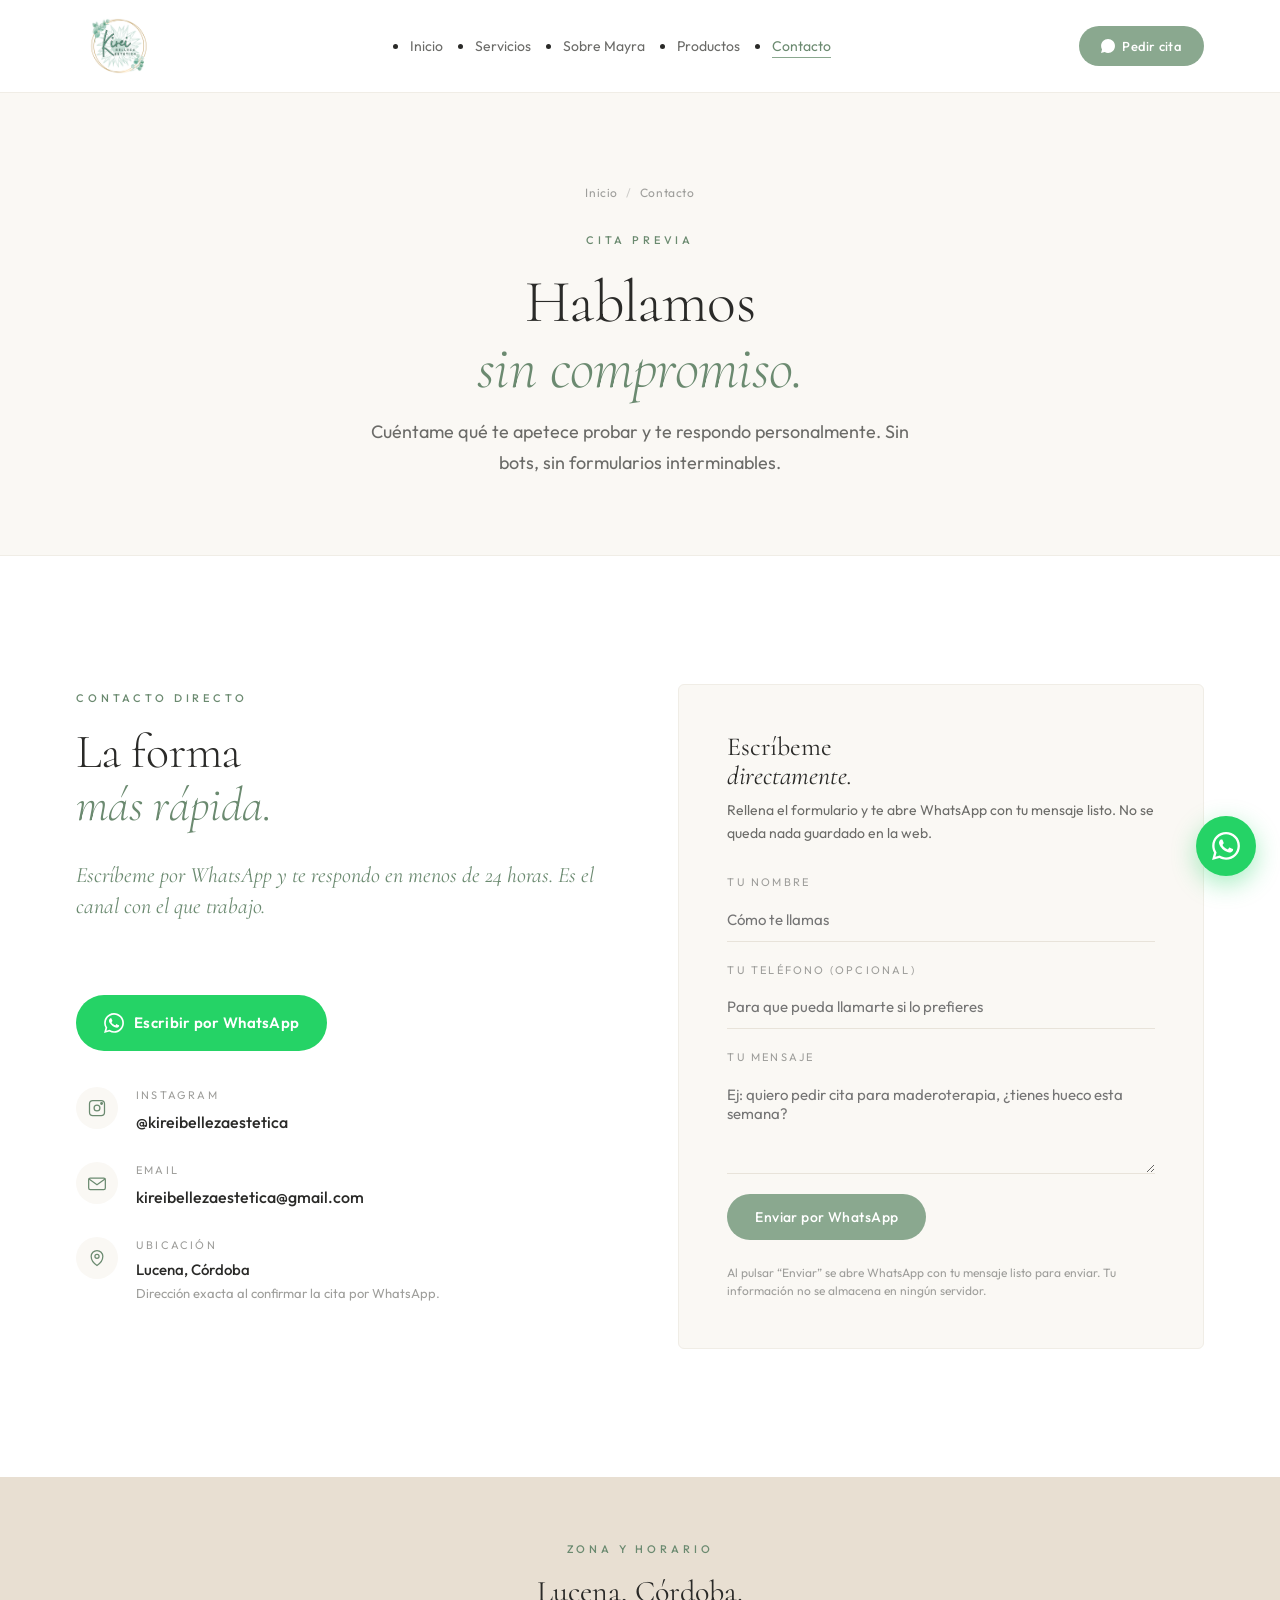
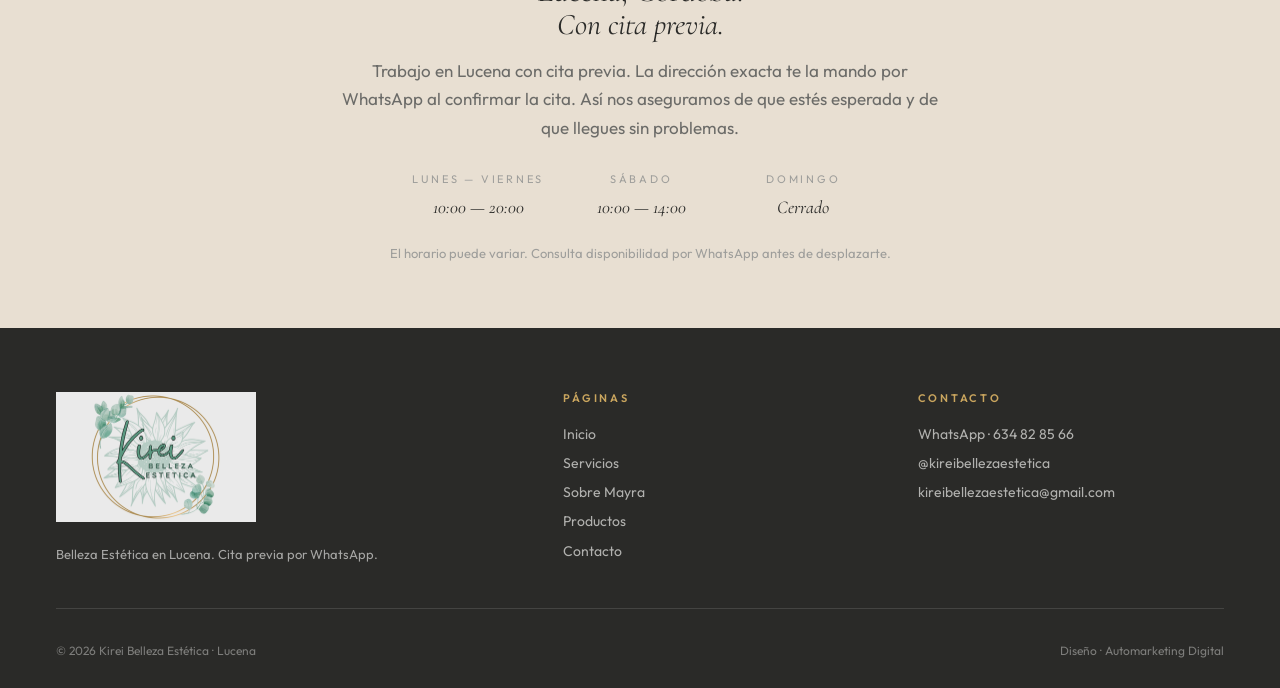
==== contacto.html @ 475bf31a "refactor: web v2 multi-página real (5 páginas + catálogo + logo Mayra) V1 era single-page con planti" ====
<!DOCTYPE html>
<html lang="es">
<head>
    <meta charset="UTF-8">
    <meta name="viewport" content="width=device-width, initial-scale=1.0">
    <meta name="theme-color" content="#FFFFFF">
    <title>Contacto &middot; Kirei Belleza Est&eacute;tica &middot; Lucena</title>
    <meta name="description" content="Pide cita en Kirei Belleza Est&eacute;tica por WhatsApp. Mayra Cano, esteticista en Lucena (C&oacute;rdoba). Responde en menos de 24 horas.">
    <meta name="robots" content="noindex, nofollow">
    <meta name="geo.region" content="ES-CO">

    <link rel="icon" type="image/png" href="assets/img/favicon.png">

    <link rel="preconnect" href="https://fonts.googleapis.com">
    <link rel="preconnect" href="https://fonts.gstatic.com" crossorigin>
    <link href="https://fonts.googleapis.com/css2?family=Cormorant:ital,wght@0,300;0,400;0,500;1,300;1,400&family=Outfit:wght@300;400;500;600&display=swap" rel="stylesheet">

    <link rel="stylesheet" href="assets/css/main.css">
</head>
<body>

<a class="skip-link" href="#main">Saltar al contenido</a>

<!-- NAV -->
<nav class="topnav" aria-label="Principal">
    <div class="topnav-inner">
        <a href="index.html" class="topnav-brand" aria-label="Kirei Belleza Estética · Inicio"><img src="assets/img/kirei-logo.png" alt="Kirei Belleza Estética"></a>
        <ul class="topnav-links" role="menubar">
            <li><a href="index.html">Inicio</a></li>
            <li><a href="servicios.html">Servicios</a></li>
            <li><a href="sobre.html">Sobre Mayra</a></li>
            <li><a href="productos.html">Productos</a></li>
            <li><a href="contacto.html" class="is-active">Contacto</a></li>
        </ul>
        <a href="https://wa.me/34634828566?text=Hola%20Mayra%2C%20quiero%20pedir%20cita" target="_blank" rel="noopener" class="topnav-cta">
            <svg width="14" height="14" viewBox="0 0 24 24" fill="currentColor" aria-hidden="true"><path d="M.057 24l1.687-6.163c-1.041-1.804-1.588-3.849-1.587-5.946.003-6.556 5.338-11.891 11.893-11.891 3.181.001 6.167 1.24 8.413 3.488 2.245 2.248 3.481 5.236 3.48 8.414-.003 6.557-5.338 11.892-11.893 11.892-1.99-.001-3.951-.5-5.688-1.448l-6.305 1.654z"/></svg>
            Pedir cita
        </a>
        <button class="topnav-burger" id="burger" aria-label="Abrir men&uacute;" aria-expanded="false" aria-controls="mobileMenu">
            <span></span><span></span><span></span>
        </button>
    </div>
</nav>

<div class="mobile-menu" id="mobileMenu" aria-hidden="true">
    <button class="mobile-menu-close" id="mobileMenuClose" aria-label="Cerrar men&uacute;">&#x2715;</button>
    <a href="index.html" data-close>Inicio</a>
    <a href="servicios.html" data-close>Servicios</a>
    <a href="sobre.html" data-close>Sobre Mayra</a>
    <a href="productos.html" data-close>Productos</a>
    <a href="contacto.html" class="is-active" data-close>Contacto</a>
    <a href="https://wa.me/34634828566?text=Hola%20Mayra%2C%20quiero%20pedir%20cita" target="_blank" rel="noopener" style="color: var(--accent-sage-dark);" data-close>Pedir cita &#x2192;</a>
</div>

<main id="main">

<!-- PAGE HERO -->
<header class="page-hero">
    <div class="page-hero-inner">
        <nav class="breadcrumb" aria-label="Ruta de navegaci&oacute;n">
            <a href="index.html">Inicio</a>
            <span class="breadcrumb-sep" aria-hidden="true">&#x2F;</span>
            <span aria-current="page">Contacto</span>
        </nav>
        <span class="eyebrow">Cita previa</span>
        <h1>Hablamos<br><em>sin compromiso.</em></h1>
        <p>Cu&eacute;ntame qu&eacute; te apetece probar y te respondo personalmente. Sin bots, sin formularios interminables.</p>
    </div>
</header>

<!-- CONTACTO GRID -->
<section class="section" aria-label="Informaci&oacute;n de contacto">
    <div class="contact-grid fade-in">

        <!-- Info -->
        <div class="contact-info">
            <span class="eyebrow">Contacto directo</span>
            <h2>La forma<br><em>m&aacute;s r&aacute;pida.</em></h2>
            <p class="lead">Escr&iacute;beme por WhatsApp y te respondo en menos de 24 horas. Es el canal con el que trabajo.</p>

            <a href="https://wa.me/34634828566?text=Hola%20Mayra%2C%20quiero%20pedir%20cita" target="_blank" rel="noopener" class="contact-wa-btn">
                <svg viewBox="0 0 24 24" fill="currentColor" aria-hidden="true"><path d="M.057 24l1.687-6.163c-1.041-1.804-1.588-3.849-1.587-5.946.003-6.556 5.338-11.891 11.893-11.891 3.181.001 6.167 1.24 8.413 3.488 2.245 2.248 3.481 5.236 3.48 8.414-.003 6.557-5.338 11.892-11.893 11.892-1.99-.001-3.951-.5-5.688-1.448l-6.305 1.654zm6.597-3.807c1.676.995 3.276 1.591 5.392 1.592 5.448 0 9.886-4.434 9.889-9.885.002-5.462-4.415-9.89-9.881-9.892-5.452 0-9.887 4.434-9.889 9.884-.001 2.225.651 3.891 1.746 5.634l-.999 3.648 3.742-.981zm11.387-5.464c-.074-.124-.272-.198-.57-.347-.297-.149-1.758-.868-2.031-.967-.272-.099-.47-.149-.669.149-.198.297-.768.967-.941 1.165-.173.198-.347.223-.644.074-.297-.149-1.255-.462-2.39-1.475-.883-.788-1.48-1.761-1.653-2.059-.173-.297-.018-.458.13-.606.134-.133.297-.347.446-.521.151-.172.2-.296.3-.495.099-.198.05-.372-.025-.521-.075-.148-.669-1.611-.916-2.206-.242-.579-.487-.501-.669-.51l-.57-.01c-.198 0-.52.074-.792.372s-1.04 1.016-1.04 2.479 1.065 2.876 1.213 3.074c.149.198 2.095 3.2 5.076 4.487.709.306 1.263.489 1.694.626.712.226 1.36.194 1.872.118.571-.085 1.758-.719 2.006-1.413.248-.694.248-1.289.173-1.413z"/></svg>
                Escribir por WhatsApp
            </a>

            <div class="contact-rows" style="margin-top: 36px;">
                <div class="contact-row">
                    <span class="contact-row-icon" aria-hidden="true">
                        <svg viewBox="0 0 24 24" fill="none" stroke="currentColor" stroke-width="1.5"><rect x="3" y="3" width="18" height="18" rx="4"/><circle cx="12" cy="12" r="3.5"/><circle cx="17.5" cy="6.5" r="1" fill="currentColor"/></svg>
                    </span>
                    <div>
                        <div class="contact-row-label">Instagram</div>
                        <div class="contact-row-value">
                            <a href="https://instagram.com/kireibellezaestetica" target="_blank" rel="noopener">@kireibellezaestetica</a>
                        </div>
                    </div>
                </div>
                <div class="contact-row">
                    <span class="contact-row-icon" aria-hidden="true">
                        <svg viewBox="0 0 24 24" fill="none" stroke="currentColor" stroke-width="1.5"><rect x="2" y="6" width="20" height="14" rx="2"/><path d="M2 7l10 7 10-7"/></svg>
                    </span>
                    <div>
                        <div class="contact-row-label">Email</div>
                        <div class="contact-row-value">
                            <a href="mailto:kireibellezaestetica@gmail.com">kireibellezaestetica@gmail.com</a>
                        </div>
                    </div>
                </div>
                <div class="contact-row">
                    <span class="contact-row-icon" aria-hidden="true">
                        <svg viewBox="0 0 24 24" fill="none" stroke="currentColor" stroke-width="1.5"><path d="M12 21s-7-4.5-7-11a7 7 0 0 1 14 0c0 6.5-7 11-7 11z"/><circle cx="12" cy="10" r="2.5"/></svg>
                    </span>
                    <div>
                        <div class="contact-row-label">Ubicaci&oacute;n</div>
                        <div class="contact-row-value" style="font-size: 15px;">
                            Lucena, C&oacute;rdoba<br>
                            <span style="font-size: 13px; color: var(--text-mute); font-weight: 400;">Direcci&oacute;n exacta al confirmar la cita por WhatsApp.</span>
                        </div>
                    </div>
                </div>
            </div>
        </div>

        <!-- Formulario -->
        <div class="contact-form-wrap fade-in">
            <h3>Escr&iacute;beme<br><em>directamente.</em></h3>
            <p>Rellena el formulario y te abre WhatsApp con tu mensaje listo. No se queda nada guardado en la web.</p>
            <form class="contact-form" id="contactForm" novalidate>
                <div class="form-row">
                    <label for="nombre">Tu nombre</label>
                    <input type="text" id="nombre" name="nombre" required autocomplete="given-name" placeholder="C&oacute;mo te llamas">
                </div>
                <div class="form-row">
                    <label for="telefono">Tu tel&eacute;fono (opcional)</label>
                    <input type="tel" id="telefono" name="telefono" autocomplete="tel" placeholder="Para que pueda llamarte si lo prefieres">
                </div>
                <div class="form-row">
                    <label for="mensaje">Tu mensaje</label>
                    <textarea id="mensaje" name="mensaje" rows="4" placeholder="Ej: quiero pedir cita para maderoterapia, &#x00BF;tienes hueco esta semana?"></textarea>
                </div>
                <button type="submit" class="form-submit">
                    Enviar por WhatsApp
                </button>
                <p class="form-note">Al pulsar &ldquo;Enviar&rdquo; se abre WhatsApp con tu mensaje listo para enviar. Tu informaci&oacute;n no se almacena en ning&uacute;n servidor.</p>
            </form>
        </div>

    </div>
</section>

<!-- UBICACION + HORARIO -->
<section class="ubicacion-band" aria-label="Zona y horario">
    <div class="ubicacion-band-inner fade-in">
        <span class="eyebrow" style="margin-bottom: 16px; display: block;">Zona y horario</span>
        <h3>Lucena, C&oacute;rdoba.<br><em>Con cita previa.</em></h3>
        <p>Trabajo en Lucena con cita previa. La direcci&oacute;n exacta te la mando por WhatsApp al confirmar la cita. As&iacute; nos aseguramos de que est&eacute;s esperada y de que llegues sin problemas.</p>
        <dl class="horario-grid">
            <div class="horario-item">
                <dt>Lunes &mdash; Viernes</dt>
                <dd>10:00 &mdash; 20:00</dd>
            </div>
            <div class="horario-item">
                <dt>S&aacute;bado</dt>
                <dd>10:00 &mdash; 14:00</dd>
            </div>
            <div class="horario-item">
                <dt>Domingo</dt>
                <dd>Cerrado</dd>
            </div>
        </dl>
        <p style="font-size: 13px; color: var(--text-mute); margin-top: 20px;">El horario puede variar. Consulta disponibilidad por WhatsApp antes de desplazarte.</p>
    </div>
</section>

</main>

<!-- FOOTER -->
<footer>
    <div class="footer-inner">
        <div class="footer-col">
            <span class="footer-brand"><img src="assets/img/kirei-logo.png" alt="Kirei Belleza Estética" style="max-width: 200px; height: auto; opacity: .9;"></span>
            <p>Belleza Est&eacute;tica en Lucena. Cita previa por WhatsApp.</p>
        </div>
        <div class="footer-col">
            <h4>P&aacute;ginas</h4>
            <a href="index.html">Inicio</a>
            <a href="servicios.html">Servicios</a>
            <a href="sobre.html">Sobre Mayra</a>
            <a href="productos.html">Productos</a>
            <a href="contacto.html">Contacto</a>
        </div>
        <div class="footer-col">
            <h4>Contacto</h4>
            <a href="https://wa.me/34634828566?text=Hola%20Mayra%2C%20quiero%20pedir%20cita" target="_blank" rel="noopener">WhatsApp &middot; 634 82 85 66</a>
            <a href="https://instagram.com/kireibellezaestetica" target="_blank" rel="noopener">@kireibellezaestetica</a>
            <a href="mailto:kireibellezaestetica@gmail.com">kireibellezaestetica@gmail.com</a>
        </div>
    </div>
    <div class="footer-bottom">
        <span>&copy; 2026 Kirei Belleza Est&eacute;tica &middot; Lucena</span>
        <span>Dise&ntilde;o &middot; Automarketing Digital</span>
    </div>
</footer>

<!-- FAB WhatsApp -->
<a href="https://wa.me/34634828566?text=Hola%20Mayra%2C%20quiero%20pedir%20cita" target="_blank" rel="noopener" class="fab-wa" aria-label="Pedir cita por WhatsApp">
    <svg viewBox="0 0 24 24" fill="currentColor" aria-hidden="true"><path d="M.057 24l1.687-6.163c-1.041-1.804-1.588-3.849-1.587-5.946.003-6.556 5.338-11.891 11.893-11.891 3.181.001 6.167 1.24 8.413 3.488 2.245 2.248 3.481 5.236 3.48 8.414-.003 6.557-5.338 11.892-11.893 11.892-1.99-.001-3.951-.5-5.688-1.448l-6.305 1.654zm6.597-3.807c1.676.995 3.276 1.591 5.392 1.592 5.448 0 9.886-4.434 9.889-9.885.002-5.462-4.415-9.89-9.881-9.892-5.452 0-9.887 4.434-9.889 9.884-.001 2.225.651 3.891 1.746 5.634l-.999 3.648 3.742-.981zm11.387-5.464c-.074-.124-.272-.198-.57-.347-.297-.149-1.758-.868-2.031-.967-.272-.099-.47-.149-.669.149-.198.297-.768.967-.941 1.165-.173.198-.347.223-.644.074-.297-.149-1.255-.462-2.39-1.475-.883-.788-1.48-1.761-1.653-2.059-.173-.297-.018-.458.13-.606.134-.133.297-.347.446-.521.151-.172.2-.296.3-.495.099-.198.05-.372-.025-.521-.075-.148-.669-1.611-.916-2.206-.242-.579-.487-.501-.669-.51l-.57-.01c-.198 0-.52.074-.792.372s-1.04 1.016-1.04 2.479 1.065 2.876 1.213 3.074c.149.198 2.095 3.2 5.076 4.487.709.306 1.263.489 1.694.626.712.226 1.36.194 1.872.118.571-.085 1.758-.719 2.006-1.413.248-.694.248-1.289.173-1.413z"/></svg>
    <span class="fab-wa-label">Pedir cita por WhatsApp</span>
</a>

<script>
(function() {
    var burger = document.getElementById('burger');
    var menu = document.getElementById('mobileMenu');
    var close = document.getElementById('mobileMenuClose');
    function closeMenu() { menu.classList.remove('is-open'); burger.setAttribute('aria-expanded','false'); menu.setAttribute('aria-hidden','true'); document.body.style.overflow=''; }
    if (burger) { burger.addEventListener('click', function() { var open=menu.classList.toggle('is-open'); burger.setAttribute('aria-expanded',open); menu.setAttribute('aria-hidden',!open); document.body.style.overflow=open?'hidden':''; }); }
    if (close) close.addEventListener('click', closeMenu);
    document.querySelectorAll('[data-close]').forEach(function(l){l.addEventListener('click',closeMenu);});

    // Form to WA
    var form = document.getElementById('contactForm');
    if (form) {
        form.addEventListener('submit', function(e) {
            e.preventDefault();
            var nombre = document.getElementById('nombre').value.trim();
            var telefono = document.getElementById('telefono').value.trim();
            var mensaje = document.getElementById('mensaje').value.trim();
            var txt = 'Hola Mayra, soy ' + (nombre || 'una clienta') + '.';
            if (telefono) txt += ' Mi teléfono es ' + telefono + '.';
            if (mensaje) txt += '\n' + mensaje;
            window.open('https://wa.me/34634828566?text=' + encodeURIComponent(txt), '_blank');
        });
    }

    if ('IntersectionObserver' in window) { var io=new IntersectionObserver(function(entries){entries.forEach(function(e){if(e.isIntersecting){e.target.classList.add('is-visible');io.unobserve(e.target);}});},{threshold:0.12}); document.querySelectorAll('.fade-in').forEach(function(el){io.observe(el);}); } else { document.querySelectorAll('.fade-in').forEach(function(el){el.classList.add('is-visible');}); }
})();
</script>

</body>
</html>
---- assets/css/main.css ----
/* =====================================================
   Kirei Belleza Estética · Lucena
   Paleta: blanco puro + crudo + sage + oro
   Inspiración: Byoode + Aesop + Vita Liberata
   Multi-página: index · servicios · sobre · productos · contacto
   ===================================================== */

:root {
    --bg: #FFFFFF;
    --bg-soft: #FAF8F4;
    --bg-tierra: #E8DFD2;
    --accent-sage: #8AA88F;
    --accent-sage-dark: #6B8A70;
    --accent-gold: #C9A55E;
    --text: #2A2A28;
    --text-soft: #6B6B68;
    --text-mute: #9E9E9B;
    --line: #E8E3DA;
    --line-soft: #F0EDE6;
    --wa-green: #25D366;

    --serif: 'Cormorant', 'Cormorant Garamond', 'Garamond', serif;
    --sans: 'Outfit', system-ui, -apple-system, 'Segoe UI', sans-serif;

    --gutter: clamp(20px, 5vw, 56px);
    --max: 1240px;
    --tr: 350ms cubic-bezier(.16,1,.3,1);
    --shadow-sm: 0 4px 16px rgba(42,42,40,.05);
    --shadow: 0 16px 48px rgba(42,42,40,.09);
}

* { box-sizing: border-box; margin: 0; padding: 0; }
html { scroll-behavior: smooth; }
body {
    font-family: var(--sans);
    background: var(--bg);
    color: var(--text);
    line-height: 1.6;
    font-size: 16px;
    -webkit-font-smoothing: antialiased;
    text-rendering: optimizeLegibility;
}
img { max-width: 100%; height: auto; display: block; }
a { color: inherit; text-decoration: none; transition: color var(--tr), opacity var(--tr); }
button { font-family: inherit; cursor: pointer; border: 0; background: none; }
:focus-visible { outline: 2px solid var(--accent-sage); outline-offset: 3px; }

.skip-link { position: absolute; left: -9999px; top: 12px; background: var(--text); color: var(--bg); padding: 12px 18px; z-index: 9999; }
.skip-link:focus { left: 12px; }

.container { width: 100%; max-width: var(--max); margin: 0 auto; padding: 0 var(--gutter); }

/* === TYPOGRAPHY === */
.eyebrow {
    font-family: var(--sans);
    font-size: 11px;
    letter-spacing: .35em;
    text-transform: uppercase;
    color: var(--accent-sage-dark);
    font-weight: 500;
    display: inline-block;
}
h1, h2, h3, h4 { font-family: var(--serif); font-weight: 400; line-height: 1.1; color: var(--text); }
h1 { font-size: clamp(38px, 7vw, 72px); font-weight: 300; letter-spacing: -.01em; }
h1 em { font-style: italic; font-weight: 300; color: var(--accent-sage-dark); }
h2 { font-size: clamp(28px, 4.5vw, 48px); font-weight: 300; letter-spacing: -.005em; margin-bottom: 24px; }
h2 em { font-style: italic; color: var(--accent-sage-dark); }
h3 { font-size: clamp(20px, 2.5vw, 26px); font-weight: 400; }
p { color: var(--text-soft); font-size: clamp(15px, 1.4vw, 17px); line-height: 1.7; margin-bottom: 16px; }
p:last-child { margin-bottom: 0; }
strong { color: var(--text); font-weight: 600; }

/* === NAV === */
.topnav {
    position: sticky;
    top: 0;
    z-index: 100;
    background: rgba(255, 255, 255, .94);
    backdrop-filter: blur(12px);
    -webkit-backdrop-filter: blur(12px);
    border-bottom: 1px solid var(--line-soft);
}
.topnav-inner {
    display: flex;
    align-items: center;
    justify-content: space-between;
    padding: 18px var(--gutter);
    max-width: var(--max);
    margin: 0 auto;
    gap: 24px;
}
.topnav-brand {
    display: flex;
    align-items: center;
    flex-shrink: 0;
    line-height: 0;
}
.topnav-brand img {
    height: 56px;
    width: auto;
    display: block;
    transition: opacity var(--tr);
}
.topnav-brand:hover img { opacity: .85; }
@media (max-width: 600px) {
    .topnav-brand img { height: 44px; }
}
.topnav-links { display: flex; gap: 32px; align-items: center; }
.topnav-links a {
    font-size: 14px;
    color: var(--text-soft);
    font-weight: 400;
    padding-bottom: 2px;
    border-bottom: 1px solid transparent;
    transition: color var(--tr), border-color var(--tr);
}
.topnav-links a:hover { color: var(--accent-sage-dark); }
.topnav-links a.is-active {
    color: var(--accent-sage-dark);
    border-bottom-color: var(--accent-sage);
}
.topnav-cta {
    background: var(--accent-sage);
    color: #fff !important;
    padding: 10px 22px;
    border-radius: 999px;
    font-size: 13px;
    font-weight: 500;
    letter-spacing: .02em;
    display: inline-flex;
    align-items: center;
    gap: 7px;
    flex-shrink: 0;
    transition: background var(--tr), transform var(--tr);
}
.topnav-cta:hover { background: var(--accent-sage-dark); transform: translateY(-1px); }
.topnav-burger { display: none; }
@media (max-width: 900px) {
    .topnav-links { display: none; }
    .topnav-burger {
        display: flex; flex-direction: column; gap: 5px;
        width: 36px; height: 36px; align-items: center; justify-content: center;
    }
    .topnav-burger span {
        display: block; width: 22px; height: 2px;
        background: var(--text); border-radius: 1px; transition: var(--tr);
    }
    .topnav-cta { padding: 8px 16px; font-size: 12px; }
}

/* === MOBILE MENU === */
.mobile-menu {
    display: none;
    position: fixed; inset: 0;
    background: var(--bg);
    z-index: 200;
    padding: 100px var(--gutter) 40px;
    flex-direction: column;
    gap: 28px;
}
.mobile-menu.is-open { display: flex; }
.mobile-menu a {
    font-family: var(--serif);
    font-size: 28px;
    color: var(--text);
    font-weight: 400;
}
.mobile-menu a.is-active { color: var(--accent-sage-dark); }
.mobile-menu-close {
    position: absolute; top: 28px; right: var(--gutter);
    width: 36px; height: 36px; font-size: 28px; color: var(--text);
    display: flex; align-items: center; justify-content: center;
}

/* === BUTTONS === */
.btn {
    display: inline-flex; align-items: center; gap: 9px;
    padding: 16px 30px; border-radius: 999px;
    font-size: 14px; font-weight: 500; letter-spacing: .03em;
    transition: var(--tr);
}
.btn-primary { background: var(--accent-sage); color: #fff; }
.btn-primary:hover {
    background: var(--accent-sage-dark);
    transform: translateY(-1px);
    box-shadow: 0 8px 24px rgba(138,168,143,.3);
}
.btn-secondary { color: var(--text); border-bottom: 1px solid var(--text); padding: 6px 0; border-radius: 0; }
.btn-secondary:hover { color: var(--accent-sage-dark); border-color: var(--accent-sage-dark); }
.btn-outline {
    border: 1px solid var(--line);
    color: var(--text);
    background: transparent;
}
.btn-outline:hover { border-color: var(--accent-sage); color: var(--accent-sage-dark); }

/* === SECTION WRAPPER === */
.section { padding: clamp(60px, 10vw, 140px) 0; }
.section-soft { background: var(--bg-soft); }
.section-tierra { background: var(--bg-tierra); }
.section-header { text-align: center; max-width: 720px; margin: 0 auto 64px; }
.section-header .eyebrow { margin-bottom: 18px; }
.section-header p { max-width: 600px; margin: 16px auto 0; }

/* === FADE IN === */
.fade-in {
    opacity: 0;
    transform: translateY(20px);
    transition: opacity 800ms cubic-bezier(.16,1,.3,1), transform 800ms cubic-bezier(.16,1,.3,1);
}
.fade-in.is-visible { opacity: 1; transform: translateY(0); }
@media (prefers-reduced-motion: reduce) {
    .fade-in { opacity: 1; transform: none; }
    * { animation: none !important; transition: none !important; }
}

/* =====================================================
   PAGE HERO (servicios, sobre, productos, contacto)
   Más pequeño que el hero de index
   ===================================================== */
.page-hero {
    background: var(--bg-soft);
    padding: clamp(48px, 7vw, 100px) var(--gutter) clamp(40px, 6vw, 80px);
    text-align: center;
    border-bottom: 1px solid var(--line-soft);
}
.page-hero-inner {
    max-width: var(--max);
    margin: 0 auto;
}
.page-hero .eyebrow { margin-bottom: 20px; }
.page-hero h1 { font-size: clamp(32px, 5.5vw, 60px); margin-bottom: 16px; }
.page-hero p {
    max-width: 540px;
    margin: 0 auto 0;
    font-size: clamp(15px, 1.5vw, 18px);
}
.breadcrumb {
    display: flex;
    justify-content: center;
    align-items: center;
    gap: 8px;
    font-size: 12px;
    color: var(--text-mute);
    margin-bottom: 24px;
    letter-spacing: .05em;
}
.breadcrumb a { color: var(--text-mute); }
.breadcrumb a:hover { color: var(--accent-sage-dark); }
.breadcrumb-sep { opacity: .5; }

/* =====================================================
   INDEX — HERO
   ===================================================== */
.hero {
    background: var(--bg);
    padding: clamp(40px, 7vw, 96px) 0 clamp(60px, 8vw, 120px);
    overflow: hidden;
}
.hero-inner {
    display: grid;
    grid-template-columns: 1fr 1fr;
    gap: clamp(40px, 6vw, 80px);
    align-items: center;
    max-width: var(--max);
    margin: 0 auto;
    padding: 0 var(--gutter);
}
.hero-text { max-width: 540px; }
.hero-text .eyebrow { margin-bottom: 28px; }
.hero h1 { margin-bottom: 28px; }
.hero-text p {
    font-size: clamp(16px, 1.6vw, 19px);
    color: var(--text-soft);
    margin-bottom: 36px;
    max-width: 480px;
}
.hero-cta-group { display: flex; gap: 16px; flex-wrap: wrap; align-items: center; }
.hero-img { position: relative; }
.hero-img img {
    width: 100%; height: auto;
    aspect-ratio: 4/5; object-fit: cover;
    border-radius: 4px;
    box-shadow: var(--shadow);
}
.hero-img::before {
    content: '';
    position: absolute; top: -20px; right: -20px;
    width: 100px; height: 100px;
    border: 1px solid var(--accent-gold);
    border-radius: 50%;
    z-index: -1; opacity: .4;
}
@media (max-width: 880px) {
    .hero-inner { grid-template-columns: 1fr; gap: 32px; }
    .hero-img { order: -1; max-width: 380px; margin: 0 auto; }
    .hero-img::before { width: 70px; height: 70px; top: -14px; right: -14px; }
}

/* === TRUST BAR === */
.trust-bar {
    background: var(--bg-soft);
    padding: 28px var(--gutter);
    border-top: 1px solid var(--line-soft);
    border-bottom: 1px solid var(--line-soft);
}
.trust-bar-inner {
    max-width: var(--max); margin: 0 auto;
    display: flex; justify-content: space-around; align-items: center;
    gap: 30px; flex-wrap: wrap; text-align: center;
}
.trust-item { display: flex; flex-direction: column; gap: 4px; min-width: 130px; }
.trust-item-icon { color: var(--accent-sage-dark); margin-bottom: 4px; }
.trust-item-icon svg { width: 22px; height: 22px; margin: 0 auto; }
.trust-item-label {
    font-family: var(--serif); font-size: 14px;
    font-style: italic; color: var(--text); line-height: 1.3;
}
.trust-item-sub { font-size: 11px; color: var(--text-mute); letter-spacing: .1em; text-transform: uppercase; }
@media (max-width: 600px) {
    .trust-bar-inner { gap: 14px; }
    .trust-item { min-width: calc(50% - 12px); }
}

/* =====================================================
   INDEX — SERVICIOS ESTRELLA (4 cards grandes con foto)
   ===================================================== */
.home-services {
    background: var(--bg);
}
.home-services-grid {
    display: grid;
    grid-template-columns: repeat(2, 1fr);
    gap: 24px;
    margin-top: 48px;
}
.home-service-card {
    position: relative;
    border-radius: 6px;
    overflow: hidden;
    background: var(--bg-soft);
    transition: transform var(--tr), box-shadow var(--tr);
}
.home-service-card:hover { transform: translateY(-3px); box-shadow: var(--shadow); }
.home-service-img {
    aspect-ratio: 4/3;
    overflow: hidden;
}
.home-service-img img {
    width: 100%; height: 100%;
    object-fit: cover;
    transition: transform 600ms cubic-bezier(.16,1,.3,1);
}
.home-service-card:hover .home-service-img img { transform: scale(1.04); }
.home-service-body {
    padding: 24px 28px 28px;
}
.home-service-body h3 {
    font-size: clamp(18px, 2vw, 22px);
    font-weight: 500;
    margin-bottom: 8px;
    color: var(--text);
}
.home-service-body p {
    font-size: 14px; line-height: 1.6; margin-bottom: 16px;
    color: var(--text-soft);
}
.home-service-link {
    font-size: 13px; letter-spacing: .08em;
    color: var(--accent-sage-dark);
    display: inline-flex; align-items: center; gap: 6px;
    border-bottom: 1px solid transparent;
    transition: border-color var(--tr), color var(--tr);
}
.home-service-link:hover { border-bottom-color: var(--accent-sage); }
.home-services-footer {
    text-align: center;
    margin-top: 48px;
}
@media (max-width: 700px) {
    .home-services-grid { grid-template-columns: 1fr; gap: 16px; }
}

/* =====================================================
   INDEX — COMO TRABAJO (banda sage)
   ===================================================== */
.como-trabajo {
    background: var(--accent-sage);
    padding: clamp(48px, 7vw, 96px) var(--gutter);
}
.como-trabajo .eyebrow { color: rgba(255,255,255,.7); }
.como-trabajo h2 { color: #fff; }
.como-trabajo h2 em { color: rgba(255,255,255,.85); font-style: italic; }
.como-trabajo-inner {
    max-width: var(--max); margin: 0 auto;
    text-align: center;
}
.como-trabajo-steps {
    display: grid;
    grid-template-columns: repeat(3, 1fr);
    gap: 40px;
    margin-top: 48px;
}
.como-paso {
    text-align: center;
}
.como-paso-num {
    font-family: var(--serif);
    font-size: 48px;
    font-style: italic;
    color: rgba(255,255,255,.4);
    font-weight: 300;
    line-height: 1;
    margin-bottom: 16px;
}
.como-paso h3 {
    color: #fff;
    font-size: 20px;
    margin-bottom: 10px;
}
.como-paso p {
    color: rgba(255,255,255,.8);
    font-size: 14px;
    line-height: 1.65;
    margin: 0;
}
@media (max-width: 700px) {
    .como-trabajo-steps { grid-template-columns: 1fr; gap: 32px; }
}

/* =====================================================
   INDEX — SOBRE TEASER
   ===================================================== */
.sobre-teaser {
    background: var(--bg-soft);
}
.sobre-teaser-inner {
    display: grid;
    grid-template-columns: auto 1fr;
    gap: clamp(32px, 5vw, 60px);
    align-items: center;
    max-width: var(--max);
    margin: 0 auto;
    padding: 0 var(--gutter);
}
.sobre-teaser-img {
    width: clamp(160px, 20vw, 260px);
    flex-shrink: 0;
}
.sobre-teaser-img img {
    width: 100%; height: auto;
    aspect-ratio: 3/4; object-fit: cover;
    border-radius: 4px;
    box-shadow: var(--shadow-sm);
}
.sobre-teaser-text .eyebrow { margin-bottom: 16px; }
.sobre-teaser-text h2 { margin-bottom: 16px; }
.sobre-teaser-text p { max-width: 520px; margin-bottom: 28px; }
@media (max-width: 700px) {
    .sobre-teaser-inner { grid-template-columns: 1fr; }
    .sobre-teaser-img { width: 200px; }
}

/* =====================================================
   INDEX — PRODUCTOS TEASER
   ===================================================== */
.productos-teaser { background: var(--bg); }
.productos-teaser-grid {
    display: grid;
    grid-template-columns: repeat(3, 1fr);
    gap: 20px;
    margin-top: 40px;
}
.product-card-mini {
    background: var(--bg-soft);
    border-radius: 6px;
    overflow: hidden;
    border: 1px solid var(--line-soft);
    transition: transform var(--tr), box-shadow var(--tr);
}
.product-card-mini:hover { transform: translateY(-3px); box-shadow: var(--shadow-sm); }
.product-card-mini-img {
    aspect-ratio: 1/1;
    overflow: hidden;
    background: var(--bg-tierra);
    display: flex; align-items: center; justify-content: center;
}
.product-card-mini-img img {
    width: 100%; height: 100%;
    object-fit: cover;
    transition: transform 600ms cubic-bezier(.16,1,.3,1);
}
.product-card-mini:hover .product-card-mini-img img { transform: scale(1.04); }
.product-card-mini-body { padding: 16px 18px 20px; }
.product-card-mini-body h4 {
    font-family: var(--serif);
    font-size: 16px;
    font-weight: 400;
    margin-bottom: 6px;
    color: var(--text);
}
.product-card-mini-body p { font-size: 13px; line-height: 1.55; margin: 0; color: var(--text-soft); }
.productos-teaser-footer { text-align: center; margin-top: 40px; }
@media (max-width: 700px) {
    .productos-teaser-grid { grid-template-columns: 1fr 1fr; gap: 14px; }
}
@media (max-width: 480px) {
    .productos-teaser-grid { grid-template-columns: 1fr; }
}

/* =====================================================
   INDEX — GALERÍA RESULTADOS
   ===================================================== */
.galeria { background: var(--bg-soft); }
.galeria-grid {
    display: grid;
    grid-template-columns: repeat(3, 1fr);
    gap: 14px;
    max-width: var(--max); margin: 0 auto; padding: 0 var(--gutter);
}
.galeria-item {
    aspect-ratio: 1/1; overflow: hidden;
    border-radius: 4px; position: relative;
}
.galeria-item img {
    width: 100%; height: 100%;
    object-fit: cover;
    transition: transform 600ms cubic-bezier(.16,1,.3,1);
}
.galeria-item:hover img { transform: scale(1.04); }
@media (max-width: 700px) {
    .galeria-grid { grid-template-columns: repeat(2, 1fr); gap: 10px; }
}

/* =====================================================
   INDEX — CTA FINAL
   ===================================================== */
.cta-final {
    background: var(--bg-tierra);
    text-align: center;
    padding: clamp(60px, 9vw, 120px) var(--gutter);
}
.cta-final-inner { max-width: 640px; margin: 0 auto; }
.cta-final .eyebrow { margin-bottom: 20px; }
.cta-final h2 { margin-bottom: 16px; }
.cta-final p { margin-bottom: 36px; }

/* =====================================================
   SERVICIOS PAGE
   ===================================================== */
.service-category {
    padding: clamp(48px, 7vw, 96px) 0;
    border-bottom: 1px solid var(--line-soft);
}
.service-category:last-child { border-bottom: 0; }
.service-category-inner {
    max-width: var(--max); margin: 0 auto; padding: 0 var(--gutter);
}
.service-category-header {
    display: flex; align-items: baseline; gap: 24px;
    margin-bottom: 40px; padding-bottom: 20px;
    border-bottom: 1px solid var(--line);
}
.service-cat-number {
    font-family: var(--serif); font-style: italic;
    font-size: 40px; color: var(--accent-gold);
    font-weight: 300; line-height: 1;
}
.service-cat-title { font-size: clamp(22px, 3vw, 32px); font-weight: 400; }
.service-cat-title em { color: var(--accent-sage-dark); }
.service-cat-tag {
    font-size: 10px; letter-spacing: .2em;
    text-transform: uppercase; color: var(--text-mute);
    margin-left: auto; flex-shrink: 0;
}
.service-grid-photos {
    display: grid;
    grid-template-columns: repeat(auto-fit, minmax(260px, 1fr));
    gap: 20px;
    margin-bottom: 0;
}
.service-item {
    background: var(--bg-soft);
    border-radius: 6px;
    overflow: hidden;
    border: 1px solid var(--line-soft);
    transition: transform var(--tr), box-shadow var(--tr);
}
.service-item:hover { transform: translateY(-2px); box-shadow: var(--shadow-sm); }
.service-item-img {
    aspect-ratio: 4/3; overflow: hidden;
}
.service-item-img img {
    width: 100%; height: 100%;
    object-fit: cover;
    transition: transform 600ms cubic-bezier(.16,1,.3,1);
}
.service-item:hover .service-item-img img { transform: scale(1.04); }
.service-item-body {
    padding: 20px 22px 24px;
}
.service-item-body h3 {
    font-size: 18px; font-weight: 500;
    margin-bottom: 8px; color: var(--text);
}
.service-item-body p {
    font-size: 14px; line-height: 1.6;
    margin-bottom: 0; color: var(--text-soft);
}
/* Variante sin foto */
.service-item-noimg .service-item-body {
    padding: 24px 26px 28px;
}
.service-item-badge {
    display: inline-block;
    font-size: 10px; letter-spacing: .15em;
    text-transform: uppercase;
    color: var(--text-mute);
    border: 1px solid var(--line);
    padding: 3px 10px; border-radius: 999px;
    margin-top: 10px;
}
.service-item-badge.badge-external {
    color: var(--accent-gold); border-color: var(--accent-gold);
}
.service-cat-cta {
    margin-top: 36px; text-align: center;
}
@media (max-width: 700px) {
    .service-grid-photos { grid-template-columns: 1fr; gap: 14px; }
}

/* =====================================================
   SOBRE PAGE
   ===================================================== */
.sobre-split {
    max-width: var(--max); margin: 0 auto; padding: 0 var(--gutter);
    display: grid;
    grid-template-columns: 1fr 1.15fr;
    gap: clamp(40px, 7vw, 90px);
    align-items: start;
}
.sobre-img-wrap { position: relative; }
.sobre-img-wrap img {
    width: 100%; height: auto;
    aspect-ratio: 3/4; object-fit: cover;
    border-radius: 4px; box-shadow: var(--shadow);
}
.sobre-img-wrap::after {
    content: '';
    position: absolute; bottom: -20px; left: -20px;
    width: 70%; height: 70%;
    border: 1px solid var(--accent-gold);
    border-radius: 4px; z-index: -1; opacity: .45;
}
.sobre-content .eyebrow { margin-bottom: 18px; }
.sobre-content h1 { font-size: clamp(32px, 5vw, 56px); margin-bottom: 28px; }
.sobre-quote {
    font-family: var(--serif); font-style: italic;
    font-size: clamp(19px, 2.2vw, 23px);
    color: var(--accent-sage-dark);
    line-height: 1.45;
    padding-left: 22px;
    border-left: 2px solid var(--accent-gold);
    margin: 28px 0 28px;
}
.sobre-valores {
    margin-top: 36px;
    padding-top: 32px;
    border-top: 1px solid var(--line-soft);
}
.sobre-valores h4 {
    font-family: var(--sans);
    font-size: 11px; letter-spacing: .3em;
    text-transform: uppercase; font-weight: 600;
    color: var(--text-mute); margin-bottom: 20px;
}
.sobre-valores-grid {
    display: grid; grid-template-columns: repeat(3, 1fr); gap: 16px;
}
.valor-item {
    text-align: center;
    padding: 20px 16px;
    background: var(--bg-soft);
    border-radius: 6px;
}
.valor-icon {
    color: var(--accent-sage-dark); margin-bottom: 10px;
}
.valor-icon svg { width: 24px; height: 24px; margin: 0 auto; }
.valor-item h5 {
    font-family: var(--serif);
    font-size: 16px; font-weight: 400;
    color: var(--text); margin-bottom: 4px;
}
.valor-item p { font-size: 13px; margin: 0; }
.sobre-social {
    margin-top: 32px;
    display: flex; gap: 16px; flex-wrap: wrap; align-items: center;
}
.sobre-social a {
    display: inline-flex; align-items: center; gap: 8px;
    font-size: 14px; color: var(--text-soft);
    border: 1px solid var(--line);
    padding: 10px 18px; border-radius: 999px;
    transition: border-color var(--tr), color var(--tr);
}
.sobre-social a:hover { border-color: var(--accent-sage); color: var(--accent-sage-dark); }
@media (max-width: 880px) {
    .sobre-split { grid-template-columns: 1fr; gap: 36px; }
    .sobre-img-wrap { max-width: 340px; margin: 0 auto; }
    .sobre-img-wrap::after { display: none; }
    .sobre-valores-grid { grid-template-columns: 1fr; gap: 12px; }
}

/* =====================================================
   PRODUCTOS PAGE
   ===================================================== */
.productos-intro {
    max-width: 720px; margin: 0 auto;
    padding: 0 var(--gutter) clamp(32px, 5vw, 56px);
    text-align: center;
}
.distributor-badge {
    display: inline-flex; align-items: center; gap: 10px;
    background: var(--bg-tierra);
    border: 1px solid var(--line);
    padding: 10px 20px; border-radius: 999px;
    font-size: 12px; letter-spacing: .15em;
    text-transform: uppercase; color: var(--text-soft);
    margin-bottom: 28px;
}
.product-card {
    background: var(--bg-soft);
    border-radius: 6px;
    overflow: hidden;
    border: 1px solid var(--line-soft);
    transition: transform var(--tr), box-shadow var(--tr);
    display: flex; flex-direction: column;
}
.product-card:hover { transform: translateY(-3px); box-shadow: var(--shadow-sm); }
.product-card-img {
    aspect-ratio: 1/1; overflow: hidden;
    background: var(--bg-tierra);
    display: flex; align-items: center; justify-content: center;
    position: relative;
}
.product-card-img img {
    width: 100%; height: 100%; object-fit: cover;
    transition: transform 600ms cubic-bezier(.16,1,.3,1);
}
.product-card:hover .product-card-img img { transform: scale(1.04); }
/* Placeholder sin foto real */
.product-card-placeholder {
    width: 100%; height: 100%;
    display: flex; flex-direction: column;
    align-items: center; justify-content: center;
    gap: 12px;
    background: linear-gradient(135deg, var(--bg-tierra) 0%, var(--bg-soft) 100%);
}
.product-card-placeholder span {
    font-family: var(--serif); font-style: italic;
    font-size: 13px; color: var(--text-mute); letter-spacing: .05em;
}
.product-card-placeholder svg {
    width: 40px; height: 40px; color: var(--accent-sage); opacity: .5;
}
.product-card-body {
    padding: 20px 22px 24px;
    flex: 1; display: flex; flex-direction: column;
}
.product-card-category {
    font-size: 10px; letter-spacing: .2em;
    text-transform: uppercase; color: var(--accent-sage-dark);
    font-weight: 500; margin-bottom: 8px;
}
.product-card-body h3 {
    font-size: 17px; font-weight: 500;
    margin-bottom: 8px; color: var(--text);
    line-height: 1.3;
}
.product-card-body p {
    font-size: 13px; line-height: 1.6;
    color: var(--text-soft); flex: 1; margin-bottom: 16px;
}
.product-card-btn {
    display: inline-flex; align-items: center; gap: 7px;
    padding: 10px 20px; border-radius: 999px;
    font-size: 13px; font-weight: 500; letter-spacing: .02em;
    background: var(--text); color: #fff;
    align-self: flex-start;
    transition: var(--tr);
}
.product-card-btn:hover { background: var(--accent-sage-dark); transform: translateY(-1px); }
.products-grid {
    display: grid;
    grid-template-columns: repeat(3, 1fr);
    gap: 20px;
    max-width: var(--max); margin: 0 auto; padding: 0 var(--gutter);
}
@media (max-width: 900px) { .products-grid { grid-template-columns: repeat(2, 1fr); } }
@media (max-width: 560px) { .products-grid { grid-template-columns: 1fr; } }

.productos-rutas {
    background: var(--bg-soft);
    padding: clamp(48px, 6vw, 80px) var(--gutter);
}
.productos-rutas-inner {
    max-width: var(--max); margin: 0 auto; text-align: center;
}
.rutas-grid {
    display: grid; grid-template-columns: repeat(4, 1fr); gap: 20px; margin-top: 40px;
}
.ruta-card {
    background: var(--bg); padding: 24px 20px;
    border-radius: 6px; border: 1px solid var(--line-soft);
    text-align: center;
}
.ruta-card-icon { color: var(--accent-sage-dark); margin-bottom: 12px; }
.ruta-card-icon svg { width: 28px; height: 28px; margin: 0 auto; }
.ruta-card h4 {
    font-family: var(--serif); font-size: 17px; font-weight: 400;
    margin-bottom: 8px; color: var(--text);
}
.ruta-card p { font-size: 13px; margin: 0; }
@media (max-width: 700px) { .rutas-grid { grid-template-columns: repeat(2, 1fr); gap: 14px; } }
@media (max-width: 420px) { .rutas-grid { grid-template-columns: 1fr; } }

.productos-cta-wa {
    text-align: center;
    padding: clamp(48px, 6vw, 80px) var(--gutter);
    background: var(--bg);
}
.productos-cta-wa p { max-width: 480px; margin: 0 auto 28px; }

/* =====================================================
   CONTACTO PAGE
   ===================================================== */
.contact-grid {
    display: grid;
    grid-template-columns: 1fr 1fr;
    gap: clamp(40px, 6vw, 80px);
    max-width: var(--max); margin: 0 auto; padding: 0 var(--gutter);
}
.contact-info .eyebrow { margin-bottom: 18px; }
.contact-info h2 { margin-bottom: 28px; }
.contact-info .lead {
    font-family: var(--serif); font-style: italic;
    font-size: clamp(18px, 2vw, 22px);
    color: var(--accent-sage-dark);
    margin-bottom: 36px; line-height: 1.45;
}
.contact-rows { display: flex; flex-direction: column; gap: 28px; }
.contact-row { display: flex; gap: 18px; align-items: flex-start; }
.contact-row-icon {
    width: 42px; height: 42px;
    background: var(--bg-soft); border-radius: 50%;
    display: flex; align-items: center; justify-content: center;
    flex-shrink: 0; color: var(--accent-sage-dark);
}
.contact-row-icon svg { width: 20px; height: 20px; }
.contact-row-label {
    font-size: 11px; letter-spacing: .2em;
    text-transform: uppercase; color: var(--text-mute); margin-bottom: 5px;
}
.contact-row-value {
    font-size: 16px; color: var(--text); font-weight: 500; line-height: 1.5;
}
.contact-row-value a {
    border-bottom: 1px solid transparent;
    transition: border-color var(--tr);
}
.contact-row-value a:hover { border-color: var(--accent-sage); color: var(--accent-sage-dark); }
.contact-wa-btn {
    display: inline-flex; align-items: center; gap: 10px;
    background: var(--wa-green); color: #fff;
    padding: 16px 28px; border-radius: 999px;
    font-size: 15px; font-weight: 600; letter-spacing: .02em;
    margin-top: 36px;
    transition: var(--tr);
}
.contact-wa-btn:hover { background: #1daf56; transform: translateY(-1px); box-shadow: 0 8px 24px rgba(37,211,102,.3); }
.contact-wa-btn svg { width: 20px; height: 20px; }

/* Contact Form */
.contact-form-wrap {
    background: var(--bg-soft);
    padding: clamp(32px, 4vw, 48px);
    border-radius: 6px; border: 1px solid var(--line-soft);
}
.contact-form-wrap h3 {
    font-size: clamp(20px, 2.5vw, 26px);
    margin-bottom: 8px;
}
.contact-form-wrap > p { font-size: 14px; margin-bottom: 28px; }
.contact-form { display: flex; flex-direction: column; gap: 20px; }
.form-row { display: flex; flex-direction: column; gap: 6px; }
.form-row label {
    font-size: 11px; letter-spacing: .2em;
    text-transform: uppercase; color: var(--text-mute);
}
.form-row input,
.form-row textarea {
    width: 100%; padding: 12px 0;
    border: 0; border-bottom: 1px solid var(--line);
    background: transparent; font-family: inherit;
    font-size: 15px; color: var(--text);
    transition: border-color var(--tr);
}
.form-row input:focus,
.form-row textarea:focus { border-bottom-color: var(--accent-sage); outline: 0; }
.form-row textarea { resize: vertical; min-height: 100px; }
.form-submit {
    padding: 14px 28px;
    background: var(--accent-sage); color: #fff;
    border-radius: 999px; font-size: 14px; font-weight: 500;
    letter-spacing: .03em; cursor: pointer;
    transition: var(--tr); border: 0;
    align-self: flex-start;
}
.form-submit:hover { background: var(--accent-sage-dark); transform: translateY(-1px); }
.form-note {
    font-size: 12px; color: var(--text-mute);
    margin-top: 4px; line-height: 1.5;
}
@media (max-width: 880px) {
    .contact-grid { grid-template-columns: 1fr; }
}

/* Map / ubicacion */
.ubicacion-band {
    background: var(--bg-tierra);
    padding: clamp(40px, 5vw, 72px) var(--gutter);
    text-align: center;
}
.ubicacion-band-inner { max-width: 600px; margin: 0 auto; }
.ubicacion-band h3 { margin-bottom: 16px; font-size: clamp(22px, 3vw, 30px); }
.ubicacion-band p { margin-bottom: 0; }
.horario-grid {
    display: flex; justify-content: center; gap: 32px;
    flex-wrap: wrap; margin-top: 28px;
}
.horario-item {
    text-align: center;
    min-width: 130px;
}
.horario-item dt {
    font-size: 11px; letter-spacing: .25em;
    text-transform: uppercase; color: var(--text-mute); margin-bottom: 4px;
}
.horario-item dd {
    font-family: var(--serif); font-style: italic;
    font-size: 18px; color: var(--text);
}

/* =====================================================
   SOBRE — SEGUNDA SECCION (proceso / cabina)
   ===================================================== */
.proceso-section { background: var(--bg); }
.proceso-inner {
    display: grid; grid-template-columns: 1.2fr 1fr;
    gap: clamp(40px, 6vw, 80px);
    align-items: center;
    max-width: var(--max); margin: 0 auto; padding: 0 var(--gutter);
}
.proceso-text .eyebrow { margin-bottom: 16px; }
.proceso-text h2 { margin-bottom: 20px; }
.proceso-list { list-style: none; display: flex; flex-direction: column; gap: 16px; margin-top: 28px; }
.proceso-list li {
    display: flex; gap: 14px; align-items: flex-start;
}
.proceso-list li .num {
    font-family: var(--serif); font-style: italic;
    font-size: 22px; color: var(--accent-gold);
    line-height: 1; flex-shrink: 0; margin-top: 2px;
}
.proceso-list li p { margin: 0; font-size: 14px; }
.proceso-img-col {
    display: grid; grid-template-columns: 1fr 1fr; gap: 12px;
}
.proceso-img-col img {
    width: 100%; height: auto;
    aspect-ratio: 1/1; object-fit: cover;
    border-radius: 4px;
}
.proceso-img-col img:first-child {
    aspect-ratio: 1/1.4;
    grid-row: span 2;
}
@media (max-width: 800px) {
    .proceso-inner { grid-template-columns: 1fr; }
    .proceso-img-col { grid-template-columns: 1fr 1fr; }
    .proceso-img-col img:first-child { grid-row: auto; aspect-ratio: 1/1; }
}

/* =====================================================
   FOOTER
   ===================================================== */
footer {
    background: var(--text);
    color: rgba(250,250,248,.8);
    padding: 64px var(--gutter) 28px;
}
.footer-inner {
    max-width: var(--max); margin: 0 auto;
    display: grid; grid-template-columns: 1.5fr 1fr 1fr;
    gap: 48px; padding-bottom: 40px;
    border-bottom: 1px solid rgba(255,255,255,.12);
}
.footer-brand {
    font-family: var(--serif); font-style: italic;
    font-size: 26px; color: #fff;
    margin-bottom: 14px; display: inline-block;
}
.footer-col p { font-size: 13px; line-height: 1.65; color: rgba(250,250,248,.6); margin-bottom: 0; }
.footer-col h4 {
    font-family: var(--sans); font-size: 11px;
    letter-spacing: .25em; text-transform: uppercase;
    font-weight: 600; color: var(--accent-gold);
    margin-bottom: 18px;
}
.footer-col a {
    display: block; color: rgba(250,250,248,.65);
    font-size: 14px; line-height: 1.8; margin-bottom: 4px;
}
.footer-col a:hover { color: var(--accent-gold); }
.footer-bottom {
    max-width: var(--max); margin: 32px auto 0;
    display: flex; justify-content: space-between;
    flex-wrap: wrap; gap: 12px;
    font-size: 12px; color: rgba(250,250,248,.4);
}
@media (max-width: 768px) {
    .footer-inner { grid-template-columns: 1fr; gap: 32px; padding-bottom: 28px; }
    .footer-bottom { flex-direction: column; gap: 6px; }
}

/* =====================================================
   FAB WhatsApp flotante
   ===================================================== */
.fab-wa {
    position: fixed; bottom: 24px; right: 24px;
    z-index: 90;
    background: var(--wa-green); color: #fff;
    width: 60px; height: 60px; border-radius: 50%;
    display: inline-flex; align-items: center; justify-content: center;
    box-shadow: 0 8px 24px rgba(37,211,102,.4);
    transition: var(--tr);
}
.fab-wa:hover { transform: scale(1.06); box-shadow: 0 12px 32px rgba(37,211,102,.5); }
.fab-wa svg { width: 28px; height: 28px; }
.fab-wa-label { display: none; }
@media (max-width: 700px) {
    .fab-wa {
        bottom: 0; right: 0; left: 0; width: 100%; height: auto;
        border-radius: 0; padding: 15px 20px;
        display: flex; justify-content: center; gap: 10px;
        font-weight: 600; font-size: 15px;
    }
    .fab-wa svg { width: 22px; height: 22px; }
    .fab-wa-label { display: inline; }
    body { padding-bottom: 64px; }
}
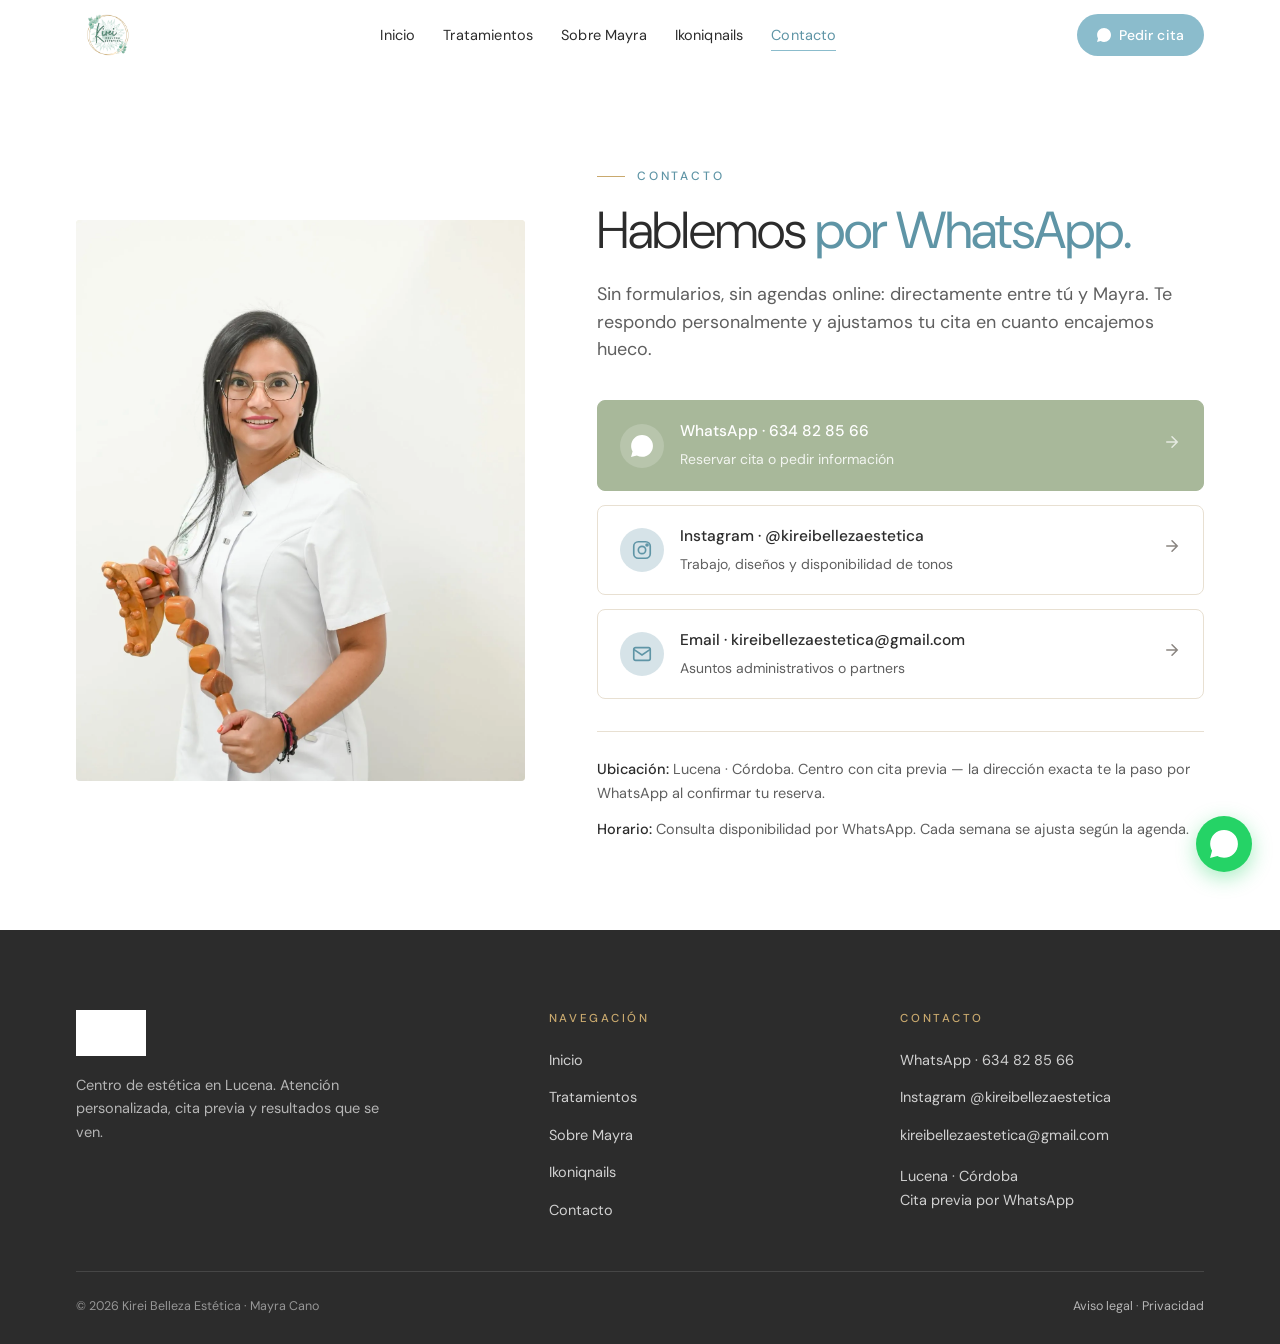
==== commit f5a949d0: "feat: v3 editorial profesional con paleta brief Mayra - Tipografia DM Sans (sin Cormorant italic) - " ====
--- a/contacto.html
+++ b/contacto.html
@@ -4,236 +4,151 @@
     <meta charset="UTF-8">
     <meta name="viewport" content="width=device-width, initial-scale=1.0">
     <meta name="theme-color" content="#FFFFFF">
-    <title>Contacto &middot; Kirei Belleza Est&eacute;tica &middot; Lucena</title>
-    <meta name="description" content="Pide cita en Kirei Belleza Est&eacute;tica por WhatsApp. Mayra Cano, esteticista en Lucena (C&oacute;rdoba). Responde en menos de 24 horas.">
+    <title>Contacto · Kirei Belleza Estética · Lucena</title>
+    <meta name="description" content="Pide tu cita en Kirei Belleza Estética. Centro de estética en Lucena · Córdoba. WhatsApp, Instagram y email directos.">
     <meta name="robots" content="noindex, nofollow">
-    <meta name="geo.region" content="ES-CO">
-
+    <link rel="canonical" href="https://kireilucena.com/contacto.html">
     <link rel="icon" type="image/png" href="assets/img/favicon.png">
-
     <link rel="preconnect" href="https://fonts.googleapis.com">
     <link rel="preconnect" href="https://fonts.gstatic.com" crossorigin>
-    <link href="https://fonts.googleapis.com/css2?family=Cormorant:ital,wght@0,300;0,400;0,500;1,300;1,400&family=Outfit:wght@300;400;500;600&display=swap" rel="stylesheet">
-
-    <link rel="stylesheet" href="assets/css/main.css">
+    <link href="https://fonts.googleapis.com/css2?family=DM+Sans:opsz,wght@9..40,300;9..40,400;9..40,500;9..40,600&display=swap" rel="stylesheet">
+    <link rel="stylesheet" href="assets/css/kirei.css">
 </head>
 <body>
 
 <a class="skip-link" href="#main">Saltar al contenido</a>
 
-<!-- NAV -->
-<nav class="topnav" aria-label="Principal">
-    <div class="topnav-inner">
-        <a href="index.html" class="topnav-brand" aria-label="Kirei Belleza Estética · Inicio"><img src="assets/img/kirei-logo.png" alt="Kirei Belleza Estética"></a>
-        <ul class="topnav-links" role="menubar">
+<nav class="nav" aria-label="Principal">
+    <div class="nav-inner">
+        <a href="index.html" class="nav-brand" aria-label="Kirei · Inicio"><img src="assets/img/kirei-logo.png" alt="Kirei Belleza Estética"></a>
+        <ul class="nav-links">
             <li><a href="index.html">Inicio</a></li>
-            <li><a href="servicios.html">Servicios</a></li>
+            <li><a href="servicios.html">Tratamientos</a></li>
             <li><a href="sobre.html">Sobre Mayra</a></li>
-            <li><a href="productos.html">Productos</a></li>
+            <li><a href="productos.html">Ikoniqnails</a></li>
             <li><a href="contacto.html" class="is-active">Contacto</a></li>
         </ul>
-        <a href="https://wa.me/34634828566?text=Hola%20Mayra%2C%20quiero%20pedir%20cita" target="_blank" rel="noopener" class="topnav-cta">
+        <a href="https://wa.me/34634828566?text=Hola%20Mayra%2C%20quiero%20pedir%20cita" target="_blank" rel="noopener" class="nav-cta">
             <svg width="14" height="14" viewBox="0 0 24 24" fill="currentColor" aria-hidden="true"><path d="M.057 24l1.687-6.163c-1.041-1.804-1.588-3.849-1.587-5.946.003-6.556 5.338-11.891 11.893-11.891 3.181.001 6.167 1.24 8.413 3.488 2.245 2.248 3.481 5.236 3.48 8.414-.003 6.557-5.338 11.892-11.893 11.892-1.99-.001-3.951-.5-5.688-1.448l-6.305 1.654z"/></svg>
             Pedir cita
         </a>
-        <button class="topnav-burger" id="burger" aria-label="Abrir men&uacute;" aria-expanded="false" aria-controls="mobileMenu">
+        <button type="button" class="nav-burger" id="burger" aria-label="Abrir menú" aria-expanded="false" aria-controls="mobileMenu">
             <span></span><span></span><span></span>
         </button>
     </div>
 </nav>
 
 <div class="mobile-menu" id="mobileMenu" aria-hidden="true">
-    <button class="mobile-menu-close" id="mobileMenuClose" aria-label="Cerrar men&uacute;">&#x2715;</button>
     <a href="index.html" data-close>Inicio</a>
-    <a href="servicios.html" data-close>Servicios</a>
+    <a href="servicios.html" data-close>Tratamientos</a>
     <a href="sobre.html" data-close>Sobre Mayra</a>
-    <a href="productos.html" data-close>Productos</a>
+    <a href="productos.html" data-close>Ikoniqnails</a>
     <a href="contacto.html" class="is-active" data-close>Contacto</a>
-    <a href="https://wa.me/34634828566?text=Hola%20Mayra%2C%20quiero%20pedir%20cita" target="_blank" rel="noopener" style="color: var(--accent-sage-dark);" data-close>Pedir cita &#x2192;</a>
+    <a href="https://wa.me/34634828566?text=Hola%20Mayra%2C%20quiero%20pedir%20cita" target="_blank" rel="noopener" class="cta-wa" data-close>Pedir cita por WhatsApp</a>
 </div>
 
 <main id="main">
 
-<!-- PAGE HERO -->
-<header class="page-hero">
-    <div class="page-hero-inner">
-        <nav class="breadcrumb" aria-label="Ruta de navegaci&oacute;n">
-            <a href="index.html">Inicio</a>
-            <span class="breadcrumb-sep" aria-hidden="true">&#x2F;</span>
-            <span aria-current="page">Contacto</span>
-        </nav>
-        <span class="eyebrow">Cita previa</span>
-        <h1>Hablamos<br><em>sin compromiso.</em></h1>
-        <p>Cu&eacute;ntame qu&eacute; te apetece probar y te respondo personalmente. Sin bots, sin formularios interminables.</p>
-    </div>
-</header>
+<section class="contact-main">
+    <div class="contact-inner">
+        <div class="contact-photo">
+            <picture><source srcset="assets/img/mayra-portrait-01.webp" type="image/webp"><img src="assets/img/mayra-portrait-01.jpg" alt="Mayra Cano con herramientas de maderoterapia" loading="lazy"></picture>
+        </div>
+        <div class="contact-text">
+            <span class="eyebrow">Contacto</span>
+            <h1>Hablemos <strong>por WhatsApp.</strong></h1>
+            <p class="lead">Sin formularios, sin agendas online: directamente entre tú y Mayra. Te respondo personalmente y ajustamos tu cita en cuanto encajemos hueco.</p>
 
-<!-- CONTACTO GRID -->
-<section class="section" aria-label="Informaci&oacute;n de contacto">
-    <div class="contact-grid fade-in">
+            <div class="contact-channels">
+                <a href="https://wa.me/34634828566?text=Hola%20Mayra%2C%20quiero%20pedir%20cita" target="_blank" rel="noopener" class="contact-channel primary">
+                    <div class="contact-channel-icon"><svg viewBox="0 0 24 24" fill="currentColor" aria-hidden="true"><path d="M.057 24l1.687-6.163c-1.041-1.804-1.588-3.849-1.587-5.946.003-6.556 5.338-11.891 11.893-11.891 3.181.001 6.167 1.24 8.413 3.488 2.245 2.248 3.481 5.236 3.48 8.414-.003 6.557-5.338 11.892-11.893 11.892-1.99-.001-3.951-.5-5.688-1.448l-6.305 1.654z"/></svg></div>
+                    <div class="contact-channel-body">
+                        <strong>WhatsApp · 634 82 85 66</strong>
+                        <span>Reservar cita o pedir información</span>
+                    </div>
+                    <span class="contact-channel-arrow"><svg width="18" height="18" viewBox="0 0 24 24" fill="none" stroke="currentColor" stroke-width="2" stroke-linecap="round" aria-hidden="true"><path d="M5 12h14M12 5l7 7-7 7"/></svg></span>
+                </a>
+                <a href="https://instagram.com/kireibellezaestetica" target="_blank" rel="noopener" class="contact-channel">
+                    <div class="contact-channel-icon"><svg viewBox="0 0 24 24" fill="none" stroke="currentColor" stroke-width="1.8" aria-hidden="true"><rect x="3" y="3" width="18" height="18" rx="5"/><circle cx="12" cy="12" r="4"/><circle cx="17.5" cy="6.5" r="1.1" fill="currentColor"/></svg></div>
+                    <div class="contact-channel-body">
+                        <strong>Instagram · @kireibellezaestetica</strong>
+                        <span>Trabajo, diseños y disponibilidad de tonos</span>
+                    </div>
+                    <span class="contact-channel-arrow"><svg width="18" height="18" viewBox="0 0 24 24" fill="none" stroke="currentColor" stroke-width="2" stroke-linecap="round" aria-hidden="true"><path d="M5 12h14M12 5l7 7-7 7"/></svg></span>
+                </a>
+                <a href="mailto:kireibellezaestetica@gmail.com" class="contact-channel">
+                    <div class="contact-channel-icon"><svg viewBox="0 0 24 24" fill="none" stroke="currentColor" stroke-width="1.8" stroke-linecap="round" aria-hidden="true"><rect x="3" y="5" width="18" height="14" rx="2"/><path d="m3 7 9 6 9-6"/></svg></div>
+                    <div class="contact-channel-body">
+                        <strong>Email · kireibellezaestetica@gmail.com</strong>
+                        <span>Asuntos administrativos o partners</span>
+                    </div>
+                    <span class="contact-channel-arrow"><svg width="18" height="18" viewBox="0 0 24 24" fill="none" stroke="currentColor" stroke-width="2" stroke-linecap="round" aria-hidden="true"><path d="M5 12h14M12 5l7 7-7 7"/></svg></span>
+                </a>
+            </div>
 
-        <!-- Info -->
-        <div class="contact-info">
-            <span class="eyebrow">Contacto directo</span>
-            <h2>La forma<br><em>m&aacute;s r&aacute;pida.</em></h2>
-            <p class="lead">Escr&iacute;beme por WhatsApp y te respondo en menos de 24 horas. Es el canal con el que trabajo.</p>
-
-            <a href="https://wa.me/34634828566?text=Hola%20Mayra%2C%20quiero%20pedir%20cita" target="_blank" rel="noopener" class="contact-wa-btn">
-                <svg viewBox="0 0 24 24" fill="currentColor" aria-hidden="true"><path d="M.057 24l1.687-6.163c-1.041-1.804-1.588-3.849-1.587-5.946.003-6.556 5.338-11.891 11.893-11.891 3.181.001 6.167 1.24 8.413 3.488 2.245 2.248 3.481 5.236 3.48 8.414-.003 6.557-5.338 11.892-11.893 11.892-1.99-.001-3.951-.5-5.688-1.448l-6.305 1.654zm6.597-3.807c1.676.995 3.276 1.591 5.392 1.592 5.448 0 9.886-4.434 9.889-9.885.002-5.462-4.415-9.89-9.881-9.892-5.452 0-9.887 4.434-9.889 9.884-.001 2.225.651 3.891 1.746 5.634l-.999 3.648 3.742-.981zm11.387-5.464c-.074-.124-.272-.198-.57-.347-.297-.149-1.758-.868-2.031-.967-.272-.099-.47-.149-.669.149-.198.297-.768.967-.941 1.165-.173.198-.347.223-.644.074-.297-.149-1.255-.462-2.39-1.475-.883-.788-1.48-1.761-1.653-2.059-.173-.297-.018-.458.13-.606.134-.133.297-.347.446-.521.151-.172.2-.296.3-.495.099-.198.05-.372-.025-.521-.075-.148-.669-1.611-.916-2.206-.242-.579-.487-.501-.669-.51l-.57-.01c-.198 0-.52.074-.792.372s-1.04 1.016-1.04 2.479 1.065 2.876 1.213 3.074c.149.198 2.095 3.2 5.076 4.487.709.306 1.263.489 1.694.626.712.226 1.36.194 1.872.118.571-.085 1.758-.719 2.006-1.413.248-.694.248-1.289.173-1.413z"/></svg>
-                Escribir por WhatsApp
-            </a>
-
-            <div class="contact-rows" style="margin-top: 36px;">
-                <div class="contact-row">
-                    <span class="contact-row-icon" aria-hidden="true">
-                        <svg viewBox="0 0 24 24" fill="none" stroke="currentColor" stroke-width="1.5"><rect x="3" y="3" width="18" height="18" rx="4"/><circle cx="12" cy="12" r="3.5"/><circle cx="17.5" cy="6.5" r="1" fill="currentColor"/></svg>
-                    </span>
-                    <div>
-                        <div class="contact-row-label">Instagram</div>
-                        <div class="contact-row-value">
-                            <a href="https://instagram.com/kireibellezaestetica" target="_blank" rel="noopener">@kireibellezaestetica</a>
-                        </div>
-                    </div>
-                </div>
-                <div class="contact-row">
-                    <span class="contact-row-icon" aria-hidden="true">
-                        <svg viewBox="0 0 24 24" fill="none" stroke="currentColor" stroke-width="1.5"><rect x="2" y="6" width="20" height="14" rx="2"/><path d="M2 7l10 7 10-7"/></svg>
-                    </span>
-                    <div>
-                        <div class="contact-row-label">Email</div>
-                        <div class="contact-row-value">
-                            <a href="mailto:kireibellezaestetica@gmail.com">kireibellezaestetica@gmail.com</a>
-                        </div>
-                    </div>
-                </div>
-                <div class="contact-row">
-                    <span class="contact-row-icon" aria-hidden="true">
-                        <svg viewBox="0 0 24 24" fill="none" stroke="currentColor" stroke-width="1.5"><path d="M12 21s-7-4.5-7-11a7 7 0 0 1 14 0c0 6.5-7 11-7 11z"/><circle cx="12" cy="10" r="2.5"/></svg>
-                    </span>
-                    <div>
-                        <div class="contact-row-label">Ubicaci&oacute;n</div>
-                        <div class="contact-row-value" style="font-size: 15px;">
-                            Lucena, C&oacute;rdoba<br>
-                            <span style="font-size: 13px; color: var(--text-mute); font-weight: 400;">Direcci&oacute;n exacta al confirmar la cita por WhatsApp.</span>
-                        </div>
-                    </div>
-                </div>
+            <div class="contact-meta">
+                <p><strong>Ubicación:</strong> Lucena · Córdoba. Centro con cita previa — la dirección exacta te la paso por WhatsApp al confirmar tu reserva.</p>
+                <p style="margin-top:12px;"><strong>Horario:</strong> Consulta disponibilidad por WhatsApp. Cada semana se ajusta según la agenda.</p>
             </div>
         </div>
-
-        <!-- Formulario -->
-        <div class="contact-form-wrap fade-in">
-            <h3>Escr&iacute;beme<br><em>directamente.</em></h3>
-            <p>Rellena el formulario y te abre WhatsApp con tu mensaje listo. No se queda nada guardado en la web.</p>
-            <form class="contact-form" id="contactForm" novalidate>
-                <div class="form-row">
-                    <label for="nombre">Tu nombre</label>
-                    <input type="text" id="nombre" name="nombre" required autocomplete="given-name" placeholder="C&oacute;mo te llamas">
-                </div>
-                <div class="form-row">
-                    <label for="telefono">Tu tel&eacute;fono (opcional)</label>
-                    <input type="tel" id="telefono" name="telefono" autocomplete="tel" placeholder="Para que pueda llamarte si lo prefieres">
-                </div>
-                <div class="form-row">
-                    <label for="mensaje">Tu mensaje</label>
-                    <textarea id="mensaje" name="mensaje" rows="4" placeholder="Ej: quiero pedir cita para maderoterapia, &#x00BF;tienes hueco esta semana?"></textarea>
-                </div>
-                <button type="submit" class="form-submit">
-                    Enviar por WhatsApp
-                </button>
-                <p class="form-note">Al pulsar &ldquo;Enviar&rdquo; se abre WhatsApp con tu mensaje listo para enviar. Tu informaci&oacute;n no se almacena en ning&uacute;n servidor.</p>
-            </form>
-        </div>
-
-    </div>
-</section>
-
-<!-- UBICACION + HORARIO -->
-<section class="ubicacion-band" aria-label="Zona y horario">
-    <div class="ubicacion-band-inner fade-in">
-        <span class="eyebrow" style="margin-bottom: 16px; display: block;">Zona y horario</span>
-        <h3>Lucena, C&oacute;rdoba.<br><em>Con cita previa.</em></h3>
-        <p>Trabajo en Lucena con cita previa. La direcci&oacute;n exacta te la mando por WhatsApp al confirmar la cita. As&iacute; nos aseguramos de que est&eacute;s esperada y de que llegues sin problemas.</p>
-        <dl class="horario-grid">
-            <div class="horario-item">
-                <dt>Lunes &mdash; Viernes</dt>
-                <dd>10:00 &mdash; 20:00</dd>
-            </div>
-            <div class="horario-item">
-                <dt>S&aacute;bado</dt>
-                <dd>10:00 &mdash; 14:00</dd>
-            </div>
-            <div class="horario-item">
-                <dt>Domingo</dt>
-                <dd>Cerrado</dd>
-            </div>
-        </dl>
-        <p style="font-size: 13px; color: var(--text-mute); margin-top: 20px;">El horario puede variar. Consulta disponibilidad por WhatsApp antes de desplazarte.</p>
     </div>
 </section>
 
 </main>
 
-<!-- FOOTER -->
-<footer>
+<footer class="footer">
     <div class="footer-inner">
-        <div class="footer-col">
-            <span class="footer-brand"><img src="assets/img/kirei-logo.png" alt="Kirei Belleza Estética" style="max-width: 200px; height: auto; opacity: .9;"></span>
-            <p>Belleza Est&eacute;tica en Lucena. Cita previa por WhatsApp.</p>
+        <div class="footer-cols">
+            <div class="footer-brand">
+                <img src="assets/img/kirei-logo.png" alt="Kirei Belleza Estética">
+                <p>Centro de estética en Lucena. Atención personalizada, cita previa y resultados que se ven.</p>
+            </div>
+            <div class="footer-col">
+                <h4>Navegación</h4>
+                <ul>
+                    <li><a href="index.html">Inicio</a></li>
+                    <li><a href="servicios.html">Tratamientos</a></li>
+                    <li><a href="sobre.html">Sobre Mayra</a></li>
+                    <li><a href="productos.html">Ikoniqnails</a></li>
+                    <li><a href="contacto.html">Contacto</a></li>
+                </ul>
+            </div>
+            <div class="footer-col">
+                <h4>Contacto</h4>
+                <ul>
+                    <li><a href="https://wa.me/34634828566?text=Hola%20Mayra%2C%20quiero%20pedir%20cita" target="_blank" rel="noopener">WhatsApp · 634 82 85 66</a></li>
+                    <li><a href="https://instagram.com/kireibellezaestetica" target="_blank" rel="noopener">Instagram @kireibellezaestetica</a></li>
+                    <li><a href="mailto:kireibellezaestetica@gmail.com">kireibellezaestetica@gmail.com</a></li>
+                </ul>
+                <p style="margin-top:18px;">Lucena · Córdoba<br>Cita previa por WhatsApp</p>
+            </div>
         </div>
-        <div class="footer-col">
-            <h4>P&aacute;ginas</h4>
-            <a href="index.html">Inicio</a>
-            <a href="servicios.html">Servicios</a>
-            <a href="sobre.html">Sobre Mayra</a>
-            <a href="productos.html">Productos</a>
-            <a href="contacto.html">Contacto</a>
+        <div class="footer-bottom">
+            <span>© 2026 Kirei Belleza Estética · Mayra Cano</span>
+            <span><a href="contacto.html">Aviso legal</a> · <a href="contacto.html">Privacidad</a></span>
         </div>
-        <div class="footer-col">
-            <h4>Contacto</h4>
-            <a href="https://wa.me/34634828566?text=Hola%20Mayra%2C%20quiero%20pedir%20cita" target="_blank" rel="noopener">WhatsApp &middot; 634 82 85 66</a>
-            <a href="https://instagram.com/kireibellezaestetica" target="_blank" rel="noopener">@kireibellezaestetica</a>
-            <a href="mailto:kireibellezaestetica@gmail.com">kireibellezaestetica@gmail.com</a>
-        </div>
-    </div>
-    <div class="footer-bottom">
-        <span>&copy; 2026 Kirei Belleza Est&eacute;tica &middot; Lucena</span>
-        <span>Dise&ntilde;o &middot; Automarketing Digital</span>
     </div>
 </footer>
 
-<!-- FAB WhatsApp -->
-<a href="https://wa.me/34634828566?text=Hola%20Mayra%2C%20quiero%20pedir%20cita" target="_blank" rel="noopener" class="fab-wa" aria-label="Pedir cita por WhatsApp">
-    <svg viewBox="0 0 24 24" fill="currentColor" aria-hidden="true"><path d="M.057 24l1.687-6.163c-1.041-1.804-1.588-3.849-1.587-5.946.003-6.556 5.338-11.891 11.893-11.891 3.181.001 6.167 1.24 8.413 3.488 2.245 2.248 3.481 5.236 3.48 8.414-.003 6.557-5.338 11.892-11.893 11.892-1.99-.001-3.951-.5-5.688-1.448l-6.305 1.654zm6.597-3.807c1.676.995 3.276 1.591 5.392 1.592 5.448 0 9.886-4.434 9.889-9.885.002-5.462-4.415-9.89-9.881-9.892-5.452 0-9.887 4.434-9.889 9.884-.001 2.225.651 3.891 1.746 5.634l-.999 3.648 3.742-.981zm11.387-5.464c-.074-.124-.272-.198-.57-.347-.297-.149-1.758-.868-2.031-.967-.272-.099-.47-.149-.669.149-.198.297-.768.967-.941 1.165-.173.198-.347.223-.644.074-.297-.149-1.255-.462-2.39-1.475-.883-.788-1.48-1.761-1.653-2.059-.173-.297-.018-.458.13-.606.134-.133.297-.347.446-.521.151-.172.2-.296.3-.495.099-.198.05-.372-.025-.521-.075-.148-.669-1.611-.916-2.206-.242-.579-.487-.501-.669-.51l-.57-.01c-.198 0-.52.074-.792.372s-1.04 1.016-1.04 2.479 1.065 2.876 1.213 3.074c.149.198 2.095 3.2 5.076 4.487.709.306 1.263.489 1.694.626.712.226 1.36.194 1.872.118.571-.085 1.758-.719 2.006-1.413.248-.694.248-1.289.173-1.413z"/></svg>
-    <span class="fab-wa-label">Pedir cita por WhatsApp</span>
+<a class="wa-float" href="https://wa.me/34634828566?text=Hola%20Mayra%2C%20quiero%20pedir%20cita" target="_blank" rel="noopener" aria-label="WhatsApp directo">
+    <svg viewBox="0 0 24 24" fill="currentColor" aria-hidden="true"><path d="M.057 24l1.687-6.163c-1.041-1.804-1.588-3.849-1.587-5.946.003-6.556 5.338-11.891 11.893-11.891 3.181.001 6.167 1.24 8.413 3.488 2.245 2.248 3.481 5.236 3.48 8.414-.003 6.557-5.338 11.892-11.893 11.892-1.99-.001-3.951-.5-5.688-1.448l-6.305 1.654z"/></svg>
 </a>
 
 <script>
-(function() {
-    var burger = document.getElementById('burger');
-    var menu = document.getElementById('mobileMenu');
-    var close = document.getElementById('mobileMenuClose');
-    function closeMenu() { menu.classList.remove('is-open'); burger.setAttribute('aria-expanded','false'); menu.setAttribute('aria-hidden','true'); document.body.style.overflow=''; }
-    if (burger) { burger.addEventListener('click', function() { var open=menu.classList.toggle('is-open'); burger.setAttribute('aria-expanded',open); menu.setAttribute('aria-hidden',!open); document.body.style.overflow=open?'hidden':''; }); }
-    if (close) close.addEventListener('click', closeMenu);
-    document.querySelectorAll('[data-close]').forEach(function(l){l.addEventListener('click',closeMenu);});
-
-    // Form to WA
-    var form = document.getElementById('contactForm');
-    if (form) {
-        form.addEventListener('submit', function(e) {
-            e.preventDefault();
-            var nombre = document.getElementById('nombre').value.trim();
-            var telefono = document.getElementById('telefono').value.trim();
-            var mensaje = document.getElementById('mensaje').value.trim();
-            var txt = 'Hola Mayra, soy ' + (nombre || 'una clienta') + '.';
-            if (telefono) txt += ' Mi teléfono es ' + telefono + '.';
-            if (mensaje) txt += '\n' + mensaje;
-            window.open('https://wa.me/34634828566?text=' + encodeURIComponent(txt), '_blank');
-        });
+(function(){
+    var nav = document.querySelector('.nav');
+    function onScroll(){ if (window.scrollY > 6) nav.classList.add('is-scrolled'); else nav.classList.remove('is-scrolled'); }
+    window.addEventListener('scroll', onScroll, {passive:true}); onScroll();
+    var burger = document.getElementById('burger'), menu = document.getElementById('mobileMenu');
+    function setOpen(open){
+        burger.classList.toggle('is-open', open);
+        burger.setAttribute('aria-expanded', open?'true':'false');
+        menu.classList.toggle('is-open', open);
+        menu.setAttribute('aria-hidden', open?'false':'true');
+        document.body.style.overflow = open?'hidden':'';
     }
-
-    if ('IntersectionObserver' in window) { var io=new IntersectionObserver(function(entries){entries.forEach(function(e){if(e.isIntersecting){e.target.classList.add('is-visible');io.unobserve(e.target);}});},{threshold:0.12}); document.querySelectorAll('.fade-in').forEach(function(el){io.observe(el);}); } else { document.querySelectorAll('.fade-in').forEach(function(el){el.classList.add('is-visible');}); }
+    burger.addEventListener('click', function(){ setOpen(!menu.classList.contains('is-open')); });
+    menu.querySelectorAll('[data-close]').forEach(function(a){ a.addEventListener('click', function(){ setOpen(false); }); });
 })();
 </script>
 
--- a/assets/css/kirei.css
+++ b/assets/css/kirei.css
@@ -0,0 +1,744 @@
+/* ============================================================
+   KIREI BELLEZA ESTÉTICA — Mayra Cano · Lucena
+   V3 · Centro consolidado profesional · paleta brief Mayra
+   DM Sans · blanco + azul agua + tierra · sage solo WhatsApp
+   ============================================================ */
+
+:root {
+    --bg-base: #FFFFFF;
+    --bg-soft: #F5EFE6;
+    --bg-water: #E8F0F3;
+    --surface: #FFFFFF;
+
+    --ink-primary: #2C2C2C;
+    --ink-secondary: #5F5F5F;
+    --ink-soft: #8A8580;
+
+    --accent-water: #8BBCCC;
+    --accent-water-dark: #5F95A6;
+    --accent-water-soft: #D6E3E8;
+
+    --accent-sage: #A8B89A;
+    --accent-sage-dark: #8AA088;
+    --accent-sage-soft: #E0E7DC;
+
+    --accent-gold: #C9A96E;
+    --accent-gold-soft: #E8D9B5;
+
+    --hairline: #E8E0D2;
+    --hairline-soft: #F0EAE0;
+
+    --wa-green: #25D366;
+    --wa-green-dark: #1DA851;
+
+    --shadow-card: 0 1px 2px rgba(44,44,44,0.04), 0 8px 24px rgba(44,44,44,0.06);
+    --shadow-hover: 0 4px 12px rgba(44,44,44,0.08), 0 16px 40px rgba(44,44,44,0.08);
+
+    --font-body: 'DM Sans', -apple-system, BlinkMacSystemFont, 'Segoe UI', Roboto, sans-serif;
+
+    --gutter: clamp(20px, 5vw, 56px);
+    --max-w: 1240px;
+    --max-w-narrow: 880px;
+}
+
+* { box-sizing: border-box; margin: 0; padding: 0; }
+*:focus-visible { outline: 2px solid var(--accent-water-dark); outline-offset: 3px; border-radius: 3px; }
+
+html { scroll-behavior: smooth; -webkit-text-size-adjust: 100%; text-size-adjust: 100%; }
+body {
+    font-family: var(--font-body);
+    font-size: 16px;
+    line-height: 1.6;
+    color: var(--ink-primary);
+    background: var(--bg-base);
+    font-weight: 400;
+    -webkit-font-smoothing: antialiased;
+    -moz-osx-font-smoothing: grayscale;
+}
+
+img { max-width: 100%; height: auto; display: block; }
+a { color: inherit; text-decoration: none; }
+
+.skip-link {
+    position: absolute; top: -100px; left: 8px; z-index: 999;
+    background: var(--ink-primary); color: #FFF;
+    padding: 10px 16px; border-radius: 4px;
+    font-size: 14px; font-weight: 500;
+}
+.skip-link:focus { top: 8px; }
+
+.container { width: 100%; max-width: var(--max-w); margin: 0 auto; padding-left: var(--gutter); padding-right: var(--gutter); }
+.container.narrow { max-width: var(--max-w-narrow); }
+
+/* ============================================================
+   NAV
+   ============================================================ */
+.nav {
+    position: sticky; top: 0; z-index: 100;
+    background: rgba(255, 255, 255, 0.92);
+    -webkit-backdrop-filter: saturate(180%) blur(14px);
+    backdrop-filter: saturate(180%) blur(14px);
+    border-bottom: 1px solid transparent;
+    transition: border-color .25s ease;
+}
+.nav.is-scrolled { border-bottom-color: var(--hairline); }
+.nav-inner {
+    max-width: var(--max-w); margin: 0 auto;
+    display: flex; align-items: center; justify-content: space-between;
+    padding: 14px var(--gutter);
+}
+.nav-brand img { height: 42px; width: auto; }
+.nav-links { display: none; list-style: none; gap: 28px; }
+.nav-links a {
+    font-size: 14.5px; font-weight: 400; color: var(--ink-primary);
+    letter-spacing: 0.01em;
+    padding: 6px 0; border-bottom: 1.5px solid transparent;
+    transition: border-color .2s ease, color .2s ease;
+}
+.nav-links a:hover, .nav-links a.is-active { color: var(--accent-water-dark); border-bottom-color: var(--accent-water); }
+
+.nav-cta {
+    display: none; align-items: center; gap: 8px;
+    background: var(--accent-water); color: #FFF !important;
+    padding: 10px 20px; border-radius: 999px;
+    font-size: 14px; font-weight: 500; letter-spacing: 0.01em;
+    transition: background .2s ease, transform .15s ease;
+}
+.nav-cta:hover { background: var(--accent-water-dark); transform: translateY(-1px); }
+.nav-cta svg { fill: currentColor; }
+
+.nav-burger {
+    background: none; border: 0; width: 38px; height: 38px;
+    padding: 0; display: flex; flex-direction: column; gap: 5px;
+    justify-content: center; align-items: center; cursor: pointer;
+}
+.nav-burger span { display: block; width: 22px; height: 1.5px; background: var(--ink-primary); transition: transform .25s ease, opacity .2s ease; }
+.nav-burger.is-open span:nth-child(1) { transform: translateY(6.5px) rotate(45deg); }
+.nav-burger.is-open span:nth-child(2) { opacity: 0; }
+.nav-burger.is-open span:nth-child(3) { transform: translateY(-6.5px) rotate(-45deg); }
+
+@media (min-width: 880px) {
+    .nav-links { display: flex; }
+    .nav-cta { display: inline-flex; }
+    .nav-burger { display: none; }
+}
+
+.mobile-menu {
+    position: fixed; inset: 0; z-index: 99;
+    background: var(--bg-base);
+    padding: 80px var(--gutter) 40px;
+    display: flex; flex-direction: column; gap: 4px;
+    transform: translateY(-100%); transition: transform .35s cubic-bezier(.4,0,.2,1);
+    pointer-events: none;
+}
+.mobile-menu.is-open { transform: translateY(0); pointer-events: auto; }
+.mobile-menu a {
+    font-size: 22px; font-weight: 400; color: var(--ink-primary);
+    padding: 16px 0; border-bottom: 1px solid var(--hairline);
+}
+.mobile-menu a.cta-wa {
+    margin-top: 22px;
+    font-size: 15px; font-weight: 500;
+    background: var(--accent-sage); color: #FFF;
+    text-align: center; padding: 16px; border-radius: 999px; border-bottom: 0;
+}
+
+/* ============================================================
+   HERO — Mayra brazos cruzados + texto centro
+   ============================================================ */
+.hero {
+    background: var(--bg-base);
+    padding-bottom: clamp(56px, 9vw, 96px);
+    border-bottom: 1px solid var(--hairline-soft);
+}
+.hero-inner {
+    max-width: var(--max-w); margin: 0 auto;
+    padding: clamp(28px, 5vw, 64px) var(--gutter) 0;
+    display: grid; grid-template-columns: 1fr; gap: 36px;
+}
+.hero-img {
+    width: 100%; aspect-ratio: 4/5;
+    background: var(--bg-soft); overflow: hidden;
+    position: relative;
+}
+.hero-img img { width: 100%; height: 100%; object-fit: cover; object-position: center top; }
+.hero-img::after {
+    content: ""; position: absolute; inset: 0;
+    background: linear-gradient(to bottom, transparent 60%, rgba(245,239,230,0.18) 100%);
+    pointer-events: none;
+}
+.hero-text {
+    padding: 8px 0;
+    display: flex; flex-direction: column; justify-content: center;
+}
+.hero-eyebrow {
+    font-size: 12px; letter-spacing: 0.24em; text-transform: uppercase;
+    color: var(--accent-water-dark); margin-bottom: 22px; font-weight: 500;
+    display: inline-flex; align-items: center; gap: 12px;
+}
+.hero-eyebrow::before {
+    content: ""; width: 28px; height: 1px; background: var(--accent-gold);
+}
+.hero-text h1 {
+    font-size: clamp(34px, 6vw, 56px); line-height: 1.08;
+    letter-spacing: -0.015em; color: var(--ink-primary);
+    font-weight: 300;
+    margin-bottom: 22px;
+}
+.hero-text h1 strong { color: var(--accent-water-dark); font-weight: 400; }
+.hero-text p.lead {
+    font-size: clamp(15.5px, 1.8vw, 17.5px); line-height: 1.55;
+    color: var(--ink-secondary); margin-bottom: 32px;
+    max-width: 50ch; font-weight: 400;
+}
+.hero-meta {
+    display: flex; flex-wrap: wrap; gap: 14px 28px;
+    font-size: 14px; color: var(--ink-soft);
+    margin-bottom: 32px;
+}
+.hero-meta span {
+    display: inline-flex; align-items: center; gap: 8px;
+}
+.hero-meta svg { stroke: var(--accent-sage-dark); }
+
+.cta-group { display: flex; flex-wrap: wrap; gap: 12px 16px; align-items: center; }
+
+.btn {
+    display: inline-flex; align-items: center; gap: 9px;
+    padding: 15px 26px; border-radius: 999px;
+    font-family: var(--font-body); font-size: 15px; font-weight: 500;
+    letter-spacing: 0.01em; cursor: pointer;
+    transition: transform .2s ease, background .2s ease, color .2s ease, box-shadow .2s ease;
+    border: 1.5px solid transparent; line-height: 1;
+}
+.btn svg { fill: currentColor; flex-shrink: 0; }
+.btn-primary {
+    background: var(--accent-sage); color: #FFF;
+    box-shadow: 0 4px 14px rgba(168,184,154,0.4);
+}
+.btn-primary:hover { background: var(--accent-sage-dark); transform: translateY(-1px); box-shadow: 0 6px 18px rgba(168,184,154,0.5); }
+.btn-water {
+    background: var(--accent-water); color: #FFF;
+    box-shadow: 0 4px 14px rgba(139,188,204,0.35);
+}
+.btn-water:hover { background: var(--accent-water-dark); transform: translateY(-1px); }
+.btn-secondary {
+    background: transparent; color: var(--ink-primary);
+    border-color: var(--ink-primary);
+}
+.btn-secondary:hover { background: var(--ink-primary); color: var(--bg-base); }
+.btn-text {
+    color: var(--accent-water-dark); padding: 12px 0;
+    border-bottom: 1.5px solid var(--accent-water);
+    border-radius: 0; font-weight: 500;
+}
+.btn-text:hover { color: var(--accent-water-dark); border-bottom-color: var(--accent-water-dark); }
+
+@media (min-width: 880px) {
+    .hero-inner {
+        grid-template-columns: 0.95fr 1.05fr;
+        gap: 72px; align-items: center;
+        padding-top: clamp(40px, 6vw, 88px);
+    }
+    .hero-img { aspect-ratio: 4/5; max-height: 700px; }
+}
+
+/* ============================================================
+   SERVICIOS — 3 cards como PROMESAS DE RESULTADO
+   ============================================================ */
+.services {
+    padding: clamp(64px, 10vw, 112px) 0;
+    background: var(--bg-base);
+}
+.section-header {
+    text-align: center; margin-bottom: clamp(40px, 6vw, 64px);
+    max-width: 620px; margin-left: auto; margin-right: auto;
+    padding: 0 var(--gutter);
+}
+.section-eyebrow {
+    font-size: 12px; letter-spacing: 0.24em; text-transform: uppercase;
+    color: var(--accent-water-dark); margin-bottom: 14px; font-weight: 500;
+    display: inline-flex; align-items: center; gap: 12px;
+}
+.section-eyebrow::before, .section-eyebrow::after {
+    content: ""; width: 28px; height: 1px; background: var(--accent-gold);
+}
+.section-eyebrow::after { display: none; }
+.section-title {
+    font-size: clamp(28px, 4.5vw, 42px); line-height: 1.15;
+    font-weight: 300; letter-spacing: -0.01em;
+    color: var(--ink-primary); margin-bottom: 14px;
+}
+.section-title strong { color: var(--accent-water-dark); font-weight: 400; }
+.section-sub {
+    font-size: 16px; line-height: 1.6; color: var(--ink-secondary);
+    max-width: 56ch; margin: 0 auto;
+}
+
+.services-grid {
+    max-width: var(--max-w); margin: 0 auto;
+    padding: 0 var(--gutter);
+    display: grid; grid-template-columns: 1fr; gap: 22px;
+}
+.service-card {
+    background: var(--surface); border: 1px solid var(--hairline);
+    overflow: hidden; border-radius: 4px;
+    display: flex; flex-direction: column;
+    transition: transform .25s ease, box-shadow .25s ease, border-color .25s ease;
+}
+.service-card:hover { transform: translateY(-3px); box-shadow: var(--shadow-hover); border-color: var(--accent-water-soft); }
+.service-card-img { aspect-ratio: 4/3; background: var(--bg-soft); overflow: hidden; }
+.service-card-img img { width: 100%; height: 100%; object-fit: cover; transition: transform .6s ease; }
+.service-card:hover .service-card-img img { transform: scale(1.04); }
+.service-card-body { padding: 26px 26px 28px; flex: 1; display: flex; flex-direction: column; }
+.service-card-eyebrow { font-size: 11.5px; letter-spacing: 0.22em; text-transform: uppercase; color: var(--accent-gold); font-weight: 500; margin-bottom: 10px; }
+.service-card h3 {
+    font-size: 22px; line-height: 1.2; font-weight: 400;
+    color: var(--accent-water-dark); margin-bottom: 12px;
+    letter-spacing: -0.005em;
+}
+.service-card .promise { font-size: 15.5px; color: var(--ink-secondary); line-height: 1.55; margin-bottom: 22px; flex: 1; }
+.service-card-link {
+    display: inline-flex; align-items: center; gap: 6px;
+    font-size: 14px; font-weight: 500; color: var(--ink-primary);
+    border-bottom: 1.5px solid var(--accent-water); padding-bottom: 4px;
+    align-self: flex-start;
+    transition: color .2s ease, border-color .2s ease;
+}
+.service-card-link:hover { color: var(--accent-water-dark); border-color: var(--accent-water-dark); }
+.service-card-link svg { width: 14px; height: 14px; transition: transform .25s ease; }
+.service-card:hover .service-card-link svg { transform: translateX(4px); }
+
+@media (min-width: 720px) {
+    .services-grid { grid-template-columns: repeat(3, 1fr); }
+}
+
+/* ============================================================
+   POR QUÉ KIREI — 4 diferenciales con iconos · fondo tierra
+   ============================================================ */
+.why {
+    padding: clamp(64px, 10vw, 112px) 0;
+    background: var(--bg-soft);
+}
+.why-grid {
+    max-width: var(--max-w); margin: clamp(40px, 6vw, 64px) auto 0;
+    padding: 0 var(--gutter);
+    display: grid; grid-template-columns: 1fr; gap: 36px;
+}
+.why-item { text-align: center; }
+.why-icon {
+    width: 64px; height: 64px; border-radius: 50%;
+    background: var(--bg-base); color: var(--accent-water-dark);
+    display: inline-flex; align-items: center; justify-content: center;
+    margin-bottom: 18px;
+    border: 1px solid var(--hairline);
+}
+.why-icon svg { width: 28px; height: 28px; }
+.why-item h4 {
+    font-size: 17px; font-weight: 500; color: var(--ink-primary);
+    margin-bottom: 8px; letter-spacing: -0.005em;
+}
+.why-item p { font-size: 14.5px; color: var(--ink-secondary); line-height: 1.55; max-width: 30ch; margin: 0 auto; }
+
+@media (min-width: 720px) { .why-grid { grid-template-columns: repeat(2, 1fr); gap: 40px 32px; } }
+@media (min-width: 1000px) { .why-grid { grid-template-columns: repeat(4, 1fr); } }
+
+/* ============================================================
+   IKONIQNAILS PREVIEW — galería + link tienda
+   ============================================================ */
+.ikoniq-preview {
+    padding: clamp(64px, 10vw, 112px) 0;
+    background: var(--bg-base);
+}
+.ikoniq-preview .container { display: grid; grid-template-columns: 1fr; gap: clamp(36px, 5vw, 64px); align-items: center; }
+.ikoniq-preview-text { max-width: 540px; }
+.ikoniq-preview-text .section-eyebrow { margin-bottom: 14px; }
+.ikoniq-preview-text h2 {
+    font-size: clamp(26px, 4vw, 38px); line-height: 1.15;
+    font-weight: 300; letter-spacing: -0.01em;
+    color: var(--ink-primary); margin-bottom: 18px;
+}
+.ikoniq-preview-text h2 strong { color: var(--accent-water-dark); font-weight: 400; }
+.ikoniq-preview-text p { font-size: 16px; line-height: 1.65; color: var(--ink-secondary); margin-bottom: 18px; max-width: 50ch; }
+.ikoniq-preview-text .cta-row { margin-top: 28px; display: flex; flex-wrap: wrap; gap: 14px; }
+.ikoniq-grid {
+    display: grid; grid-template-columns: repeat(2, 1fr); gap: 12px;
+}
+.ikoniq-grid-item {
+    aspect-ratio: 1/1; background: var(--bg-soft);
+    overflow: hidden; border-radius: 4px;
+    border: 1px solid var(--hairline);
+}
+.ikoniq-grid-item img { width: 100%; height: 100%; object-fit: cover; transition: transform .6s ease; }
+.ikoniq-grid-item:hover img { transform: scale(1.05); }
+@media (min-width: 880px) {
+    .ikoniq-preview .container { grid-template-columns: 1fr 1.1fr; }
+    .ikoniq-grid { grid-template-columns: repeat(2, 1fr); gap: 14px; }
+}
+
+/* ============================================================
+   FOOTER
+   ============================================================ */
+.footer {
+    background: var(--ink-primary);
+    color: #FFF;
+    padding: clamp(48px, 8vw, 80px) 0 28px;
+}
+.footer-inner { max-width: var(--max-w); margin: 0 auto; padding: 0 var(--gutter); }
+.footer-cols {
+    display: grid; grid-template-columns: 1fr; gap: 36px;
+    margin-bottom: 48px;
+}
+.footer-brand img { height: 46px; width: auto; filter: brightness(0) invert(1); margin-bottom: 18px; }
+.footer-brand p { font-size: 14.5px; line-height: 1.6; color: rgba(255,255,255,0.65); max-width: 32ch; }
+.footer-col h4 {
+    font-size: 11.5px; letter-spacing: 0.22em;
+    text-transform: uppercase; font-weight: 500; color: var(--accent-gold);
+    margin-bottom: 18px;
+}
+.footer-col ul { list-style: none; display: flex; flex-direction: column; gap: 12px; }
+.footer-col a { font-size: 14.5px; color: rgba(255,255,255,0.78); transition: color .2s ease; }
+.footer-col a:hover { color: var(--accent-water); }
+.footer-col p, .footer-col address { font-style: normal; font-size: 14.5px; color: rgba(255,255,255,0.78); line-height: 1.65; }
+.footer-bottom {
+    padding-top: 24px; border-top: 1px solid rgba(255,255,255,0.12);
+    display: flex; flex-wrap: wrap; gap: 14px 26px; justify-content: space-between;
+    font-size: 12.5px; color: rgba(255,255,255,0.5);
+}
+.footer-bottom a { color: rgba(255,255,255,0.65); }
+.footer-bottom a:hover { color: var(--accent-water); }
+@media (min-width: 720px) {
+    .footer-cols { grid-template-columns: 1.4fr 1fr 1fr; gap: 48px; }
+}
+
+/* ============================================================
+   FLOATING WA + STICKY BAR MOBILE
+   ============================================================ */
+.wa-float {
+    position: fixed; right: 18px; bottom: 88px; z-index: 90;
+    width: 56px; height: 56px; border-radius: 50%;
+    background: var(--wa-green); color: #FFF;
+    display: flex; align-items: center; justify-content: center;
+    box-shadow: 0 6px 20px rgba(37,211,102,0.4);
+    transition: transform .2s ease;
+}
+.wa-float:hover { transform: scale(1.08); background: var(--wa-green-dark); }
+.wa-float svg { width: 28px; height: 28px; fill: currentColor; }
+
+.wa-bar {
+    position: fixed; left: 12px; right: 12px; bottom: 12px; z-index: 91;
+    background: var(--accent-sage); color: #FFF;
+    border-radius: 999px;
+    display: flex; align-items: center; justify-content: center; gap: 10px;
+    padding: 15px 20px; font-size: 15px; font-weight: 500;
+    box-shadow: 0 8px 24px rgba(168,184,154,0.4);
+}
+.wa-bar svg { width: 18px; height: 18px; fill: currentColor; }
+@media (min-width: 880px) {
+    .wa-bar { display: none; }
+    .wa-float { bottom: 28px; right: 28px; }
+}
+
+/* ============================================================
+   PAGE HERO (servicios, sobre, productos, contacto)
+   ============================================================ */
+.page-hero {
+    padding: clamp(48px, 7vw, 88px) 0 clamp(36px, 5vw, 56px);
+    border-bottom: 1px solid var(--hairline);
+    background: var(--bg-base);
+    text-align: center;
+}
+.page-hero .container { max-width: 760px; }
+.page-hero .eyebrow {
+    font-size: 12px; letter-spacing: 0.24em; text-transform: uppercase;
+    color: var(--accent-water-dark); display: inline-flex; gap: 12px; align-items: center;
+    margin-bottom: 16px; font-weight: 500;
+}
+.page-hero .eyebrow::before, .page-hero .eyebrow::after {
+    content: ""; width: 28px; height: 1px; background: var(--accent-gold);
+}
+.page-hero h1 {
+    font-size: clamp(34px, 5.5vw, 56px); line-height: 1.1;
+    font-weight: 300; letter-spacing: -0.015em;
+    color: var(--ink-primary); margin: 8px 0 16px;
+}
+.page-hero h1 strong { color: var(--accent-water-dark); font-weight: 400; }
+.page-hero p { font-size: clamp(15px, 1.8vw, 17px); color: var(--ink-secondary); max-width: 56ch; line-height: 1.65; margin: 0 auto; }
+
+/* ============================================================
+   TRATAMIENTOS PAGE — 3 cards expandidas
+   ============================================================ */
+.treatments {
+    padding: clamp(48px, 7vw, 88px) 0;
+    background: var(--bg-base);
+}
+.treatments-list {
+    max-width: var(--max-w); margin: 0 auto;
+    padding: 0 var(--gutter);
+    display: grid; grid-template-columns: 1fr; gap: clamp(32px, 5vw, 56px);
+}
+.treatment-card {
+    background: var(--bg-soft); border-radius: 6px; overflow: hidden;
+    display: grid; grid-template-columns: 1fr;
+}
+.treatment-card.water { background: var(--bg-water); }
+.treatment-card-img { aspect-ratio: 4/3; overflow: hidden; }
+.treatment-card-img img { width: 100%; height: 100%; object-fit: cover; }
+.treatment-card-body { padding: clamp(28px, 4vw, 48px); }
+.treatment-card .eyebrow {
+    font-size: 11.5px; letter-spacing: 0.22em; text-transform: uppercase;
+    color: var(--accent-gold); font-weight: 500; margin-bottom: 12px;
+}
+.treatment-card h2 {
+    font-size: clamp(24px, 3.5vw, 34px); line-height: 1.15; font-weight: 400;
+    color: var(--ink-primary); margin-bottom: 14px;
+    letter-spacing: -0.005em;
+}
+.treatment-card h2 strong { color: var(--accent-water-dark); font-weight: 500; }
+.treatment-card .promise {
+    font-size: 17px; line-height: 1.55; color: var(--accent-water-dark);
+    font-weight: 500; margin-bottom: 22px; max-width: 46ch;
+}
+.treatment-card p { font-size: 15.5px; line-height: 1.7; color: var(--ink-secondary); margin-bottom: 18px; max-width: 56ch; }
+.treatment-benefits {
+    list-style: none; margin: 22px 0 26px;
+    display: grid; grid-template-columns: 1fr; gap: 10px;
+}
+.treatment-benefits li {
+    font-size: 15px; color: var(--ink-primary); line-height: 1.55;
+    padding-left: 28px; position: relative;
+}
+.treatment-benefits li::before {
+    content: ""; position: absolute; left: 0; top: 8px;
+    width: 16px; height: 1px; background: var(--accent-gold);
+}
+.treatment-meta {
+    display: flex; flex-wrap: wrap; gap: 14px 32px;
+    margin: 22px 0 26px; padding-top: 22px;
+    border-top: 1px solid var(--hairline);
+    font-size: 13.5px; color: var(--ink-soft);
+}
+.treatment-meta-item { display: flex; flex-direction: column; gap: 3px; }
+.treatment-meta dt { font-weight: 500; color: var(--accent-water-dark); letter-spacing: 0.04em; text-transform: uppercase; font-size: 11.5px; }
+.treatment-meta dd { font-size: 15px; color: var(--ink-primary); }
+@media (min-width: 880px) {
+    .treatment-card { grid-template-columns: 1.05fr 1fr; align-items: center; }
+    .treatment-card.reverse { grid-template-columns: 1fr 1.05fr; direction: rtl; }
+    .treatment-card.reverse > * { direction: ltr; }
+    .treatment-card-img { aspect-ratio: 4/5; height: 100%; }
+    .treatment-benefits { grid-template-columns: 1fr 1fr; gap: 12px 24px; }
+}
+
+/* ============================================================
+   SOBRE MAYRA PAGE
+   ============================================================ */
+.about {
+    padding: clamp(48px, 7vw, 88px) 0 clamp(56px, 9vw, 100px);
+    background: var(--bg-base);
+}
+.about-inner {
+    max-width: var(--max-w); margin: 0 auto;
+    padding: 0 var(--gutter);
+    display: grid; grid-template-columns: 1fr; gap: clamp(32px, 5vw, 64px);
+    align-items: start;
+}
+.about-photo {
+    aspect-ratio: 4/5; overflow: hidden; border-radius: 4px;
+    background: var(--bg-soft);
+    position: sticky; top: 100px;
+}
+.about-photo img { width: 100%; height: 100%; object-fit: cover; object-position: center top; }
+.about-text { padding: 6px 0; }
+.about-text .eyebrow {
+    font-size: 12px; letter-spacing: 0.24em; text-transform: uppercase;
+    color: var(--accent-water-dark); margin-bottom: 16px; font-weight: 500;
+    display: inline-flex; gap: 12px; align-items: center;
+}
+.about-text .eyebrow::before { content: ""; width: 28px; height: 1px; background: var(--accent-gold); }
+.about-text h1 {
+    font-size: clamp(34px, 5.5vw, 52px); line-height: 1.08;
+    font-weight: 300; letter-spacing: -0.015em;
+    color: var(--ink-primary); margin-bottom: 24px;
+}
+.about-text h1 strong { color: var(--accent-water-dark); font-weight: 400; }
+.about-text .lead {
+    font-size: clamp(17px, 2vw, 19px); line-height: 1.55;
+    color: var(--ink-primary); margin-bottom: 28px; font-weight: 400;
+    max-width: 56ch;
+}
+.about-text p { font-size: 16px; line-height: 1.75; color: var(--ink-secondary); margin-bottom: 18px; max-width: 60ch; }
+.about-text .pull-quote {
+    font-size: clamp(18px, 2.4vw, 22px); line-height: 1.5;
+    color: var(--accent-water-dark);
+    border-left: 2px solid var(--accent-gold);
+    padding: 10px 0 10px 22px; margin: 32px 0;
+    max-width: 52ch; font-weight: 400;
+}
+.about-cta { margin-top: 36px; padding-top: 28px; border-top: 1px solid var(--hairline); }
+@media (min-width: 880px) {
+    .about-inner { grid-template-columns: 0.9fr 1.1fr; gap: 72px; }
+}
+
+/* ============================================================
+   PRODUCTOS PAGE
+   ============================================================ */
+.products-intro {
+    padding: clamp(48px, 8vw, 96px) 0;
+    background: var(--bg-base);
+}
+.products-intro .container { display: grid; grid-template-columns: 1fr; gap: 32px; align-items: start; }
+.products-intro h2 {
+    font-size: clamp(24px, 3.5vw, 34px); line-height: 1.2; font-weight: 400;
+    color: var(--ink-primary); margin-bottom: 16px;
+}
+.products-intro h2 strong { color: var(--accent-water-dark); font-weight: 500; }
+.products-intro p { font-size: 16px; line-height: 1.7; color: var(--ink-secondary); margin-bottom: 18px; max-width: 60ch; }
+.products-intro .cta-row { margin-top: 22px; }
+@media (min-width: 880px) {
+    .products-intro .container { grid-template-columns: 1fr 1fr; gap: 80px; }
+}
+
+.products-gallery {
+    padding: clamp(40px, 7vw, 80px) 0 clamp(56px, 9vw, 100px);
+    background: var(--bg-soft);
+    border-top: 1px solid var(--hairline);
+}
+.products-gallery .gallery-header {
+    text-align: center; margin-bottom: 40px;
+    padding: 0 var(--gutter);
+}
+.products-gallery h2 {
+    font-size: clamp(24px, 3.5vw, 32px); font-weight: 400;
+    color: var(--ink-primary); letter-spacing: -0.005em;
+}
+.products-gallery h2 strong { color: var(--accent-water-dark); font-weight: 500; }
+.gallery-grid {
+    display: grid; grid-template-columns: repeat(2, 1fr); gap: 14px;
+    max-width: var(--max-w); margin: 0 auto; padding: 0 var(--gutter);
+}
+.gallery-item {
+    background: var(--surface);
+    overflow: hidden; border: 1px solid var(--hairline);
+    border-radius: 4px;
+}
+.gallery-item-img { aspect-ratio: 1/1; overflow: hidden; background: var(--bg-base); }
+.gallery-item-img img { width: 100%; height: 100%; object-fit: cover; transition: transform .6s ease; }
+.gallery-item:hover img { transform: scale(1.03); }
+.gallery-item-body { padding: 14px 18px 18px; }
+.gallery-item-body h4 { font-size: 16px; font-weight: 500; color: var(--ink-primary); margin-bottom: 4px; }
+.gallery-item-body span { font-size: 11.5px; letter-spacing: 0.08em; text-transform: uppercase; color: var(--ink-soft); }
+@media (min-width: 680px) { .gallery-grid { grid-template-columns: repeat(3, 1fr); } }
+@media (min-width: 1000px) { .gallery-grid { grid-template-columns: repeat(4, 1fr); } }
+
+.products-cta {
+    padding: clamp(48px, 8vw, 88px) 0;
+    background: var(--ink-primary); color: #FFF;
+    text-align: center;
+}
+.products-cta .container { max-width: 680px; }
+.products-cta h2 {
+    font-size: clamp(26px, 4vw, 38px); line-height: 1.2; font-weight: 400;
+    margin-bottom: 18px; color: #FFF;
+}
+.products-cta h2 strong { color: var(--accent-water); font-weight: 500; }
+.products-cta p { font-size: 16px; color: rgba(255,255,255,0.75); margin-bottom: 28px; max-width: 50ch; margin-left: auto; margin-right: auto; }
+.products-cta .btn-primary { background: var(--accent-sage); color: #FFF; }
+.products-cta .btn-primary:hover { background: var(--accent-sage-dark); }
+.products-cta .disclaimer {
+    margin-top: 28px; font-size: 12.5px;
+    color: rgba(255,255,255,0.5); letter-spacing: 0.01em;
+    max-width: 56ch; margin-left: auto; margin-right: auto; line-height: 1.6;
+}
+
+/* ============================================================
+   CONTACTO PAGE
+   ============================================================ */
+.contact-main {
+    padding: clamp(48px, 8vw, 88px) 0;
+    background: var(--bg-base);
+}
+.contact-inner {
+    max-width: var(--max-w); margin: 0 auto;
+    padding: 0 var(--gutter);
+    display: grid; grid-template-columns: 1fr; gap: clamp(32px, 5vw, 64px);
+    align-items: center;
+}
+.contact-photo {
+    aspect-ratio: 4/5; overflow: hidden; border-radius: 4px;
+    background: var(--bg-soft);
+}
+.contact-photo img { width: 100%; height: 100%; object-fit: cover; object-position: center top; }
+.contact-text .eyebrow {
+    font-size: 12px; letter-spacing: 0.24em; text-transform: uppercase;
+    color: var(--accent-water-dark); margin-bottom: 16px; font-weight: 500;
+    display: inline-flex; gap: 12px; align-items: center;
+}
+.contact-text .eyebrow::before { content: ""; width: 28px; height: 1px; background: var(--accent-gold); }
+.contact-text h1 {
+    font-size: clamp(34px, 5.5vw, 52px); line-height: 1.08;
+    font-weight: 300; letter-spacing: -0.015em;
+    color: var(--ink-primary); margin-bottom: 22px;
+}
+.contact-text h1 strong { color: var(--accent-water-dark); font-weight: 400; }
+.contact-text .lead {
+    font-size: clamp(16px, 1.9vw, 18px); line-height: 1.55;
+    color: var(--ink-secondary); margin-bottom: 36px;
+    max-width: 50ch;
+}
+
+.contact-channels {
+    display: flex; flex-direction: column; gap: 14px;
+    margin-bottom: 32px;
+}
+.contact-channel {
+    display: flex; align-items: center; gap: 16px;
+    padding: 18px 22px; border: 1px solid var(--hairline);
+    border-radius: 8px; background: var(--bg-base);
+    transition: border-color .2s ease, transform .2s ease, box-shadow .2s ease;
+}
+.contact-channel:hover { border-color: var(--accent-water); transform: translateY(-2px); box-shadow: var(--shadow-card); }
+.contact-channel.primary {
+    background: var(--accent-sage); border-color: var(--accent-sage); color: #FFF;
+}
+.contact-channel.primary:hover { background: var(--accent-sage-dark); border-color: var(--accent-sage-dark); }
+.contact-channel-icon {
+    width: 44px; height: 44px; border-radius: 50%;
+    background: var(--accent-water-soft); color: var(--accent-water-dark);
+    display: flex; align-items: center; justify-content: center; flex-shrink: 0;
+}
+.contact-channel.primary .contact-channel-icon { background: rgba(255,255,255,0.18); color: #FFF; }
+.contact-channel-icon svg { width: 22px; height: 22px; }
+.contact-channel-body { flex: 1; min-width: 0; }
+.contact-channel-body strong { display: block; font-size: 15.5px; font-weight: 500; color: var(--ink-primary); margin-bottom: 2px; }
+.contact-channel.primary .contact-channel-body strong { color: #FFF; }
+.contact-channel-body span { font-size: 14px; color: var(--ink-secondary); }
+.contact-channel.primary .contact-channel-body span { color: rgba(255,255,255,0.85); }
+.contact-channel-arrow { color: var(--ink-soft); margin-left: 8px; transition: transform .2s ease, color .2s ease; }
+.contact-channel:hover .contact-channel-arrow { transform: translateX(4px); color: var(--accent-water-dark); }
+.contact-channel.primary .contact-channel-arrow { color: rgba(255,255,255,0.7); }
+
+.contact-meta { padding-top: 26px; border-top: 1px solid var(--hairline); font-size: 14.5px; color: var(--ink-secondary); line-height: 1.65; }
+.contact-meta strong { color: var(--ink-primary); font-weight: 500; }
+
+@media (min-width: 880px) {
+    .contact-inner { grid-template-columns: 0.85fr 1.15fr; gap: 72px; }
+}
+
+/* ============================================================
+   UTILITIES
+   ============================================================ */
+.fade-in { opacity: 0; transform: translateY(14px); animation: fadeIn .8s ease forwards; }
+.fade-in.d1 { animation-delay: 80ms; }
+.fade-in.d2 { animation-delay: 160ms; }
+.fade-in.d3 { animation-delay: 240ms; }
+@keyframes fadeIn { to { opacity: 1; transform: translateY(0); } }
+
+@media (prefers-reduced-motion: reduce) {
+    * { animation-duration: 0ms !important; transition-duration: 0ms !important; }
+    html { scroll-behavior: auto; }
+}
+
+@media print {
+    .nav, .wa-float, .wa-bar { display: none !important; }
+    body { background: #FFF; }
+}
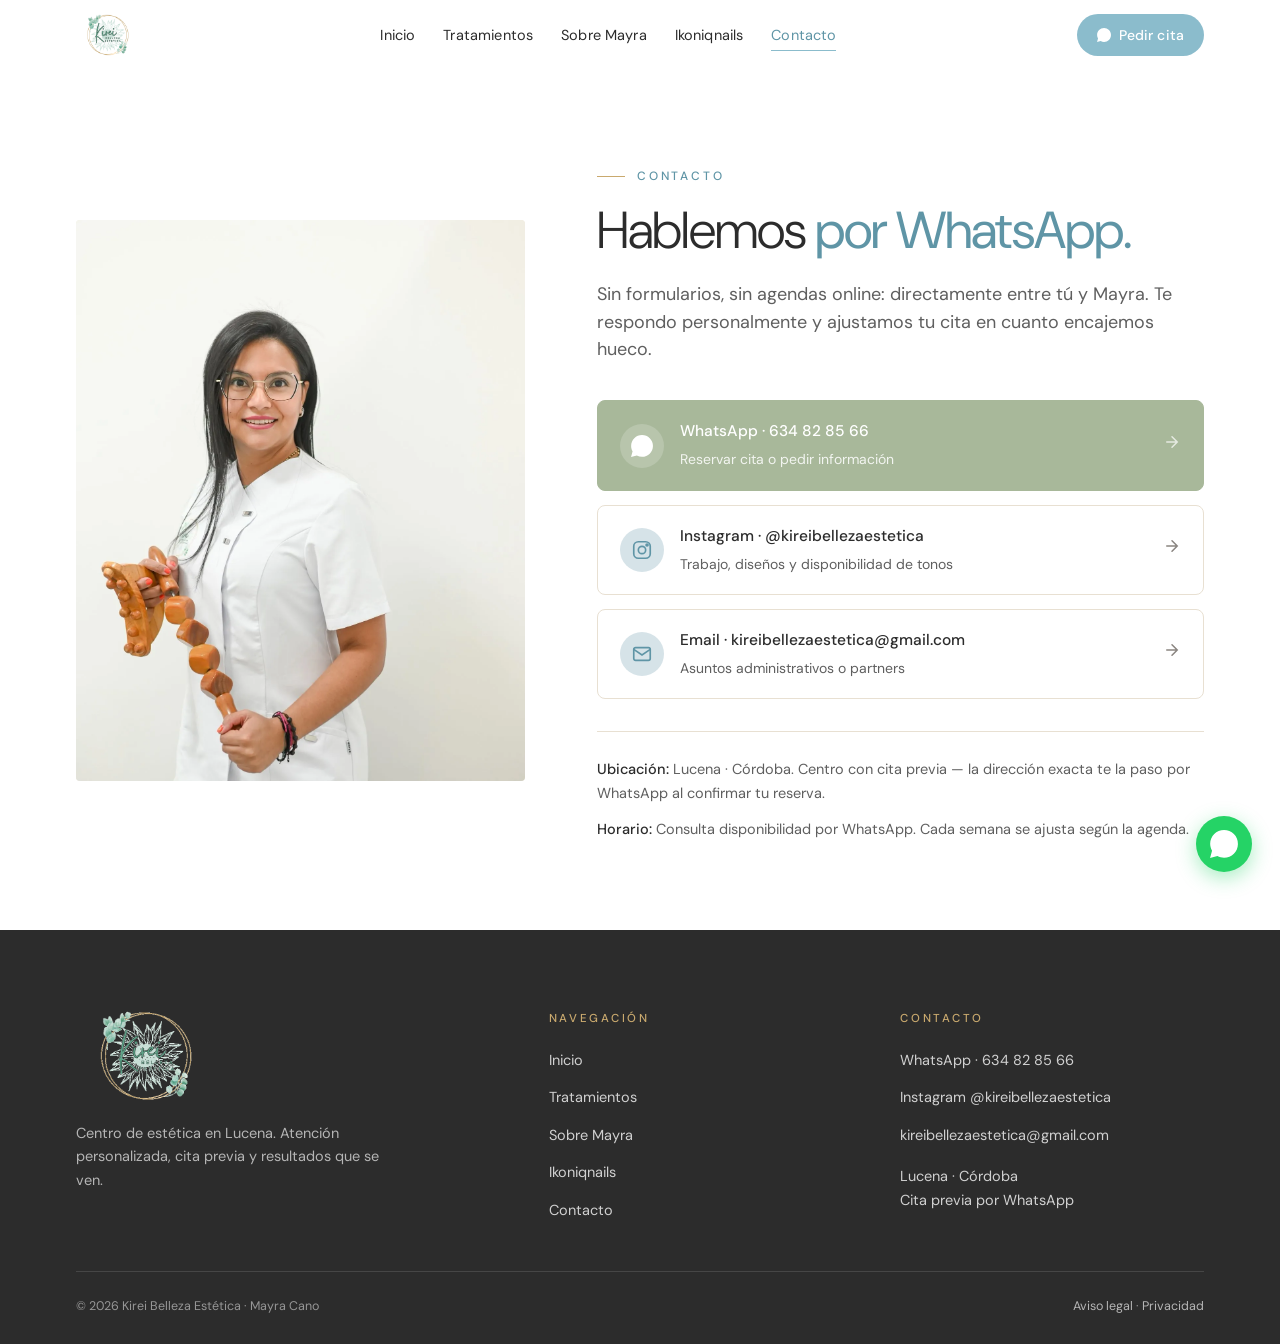
==== commit 77f99c20: "fix: logo footer con colores propios (sage + dorado) en lugar de blanco aplastado - Genera kirei-log" ====
--- a/contacto.html
+++ b/contacto.html
@@ -100,7 +100,7 @@
     <div class="footer-inner">
         <div class="footer-cols">
             <div class="footer-brand">
-                <img src="assets/img/kirei-logo.png" alt="Kirei Belleza Estética">
+                <img src="assets/img/kirei-logo-transparent.png" alt="Kirei Belleza Estética">
                 <p>Centro de estética en Lucena. Atención personalizada, cita previa y resultados que se ven.</p>
             </div>
             <div class="footer-col">
--- a/assets/css/kirei.css
+++ b/assets/css/kirei.css
@@ -389,7 +389,7 @@
     display: grid; grid-template-columns: 1fr; gap: 36px;
     margin-bottom: 48px;
 }
-.footer-brand img { height: 46px; width: auto; filter: brightness(0) invert(1); margin-bottom: 18px; }
+.footer-brand img { height: 92px; width: auto; margin-bottom: 20px; }
 .footer-brand p { font-size: 14.5px; line-height: 1.6; color: rgba(255,255,255,0.65); max-width: 32ch; }
 .footer-col h4 {
     font-size: 11.5px; letter-spacing: 0.22em;
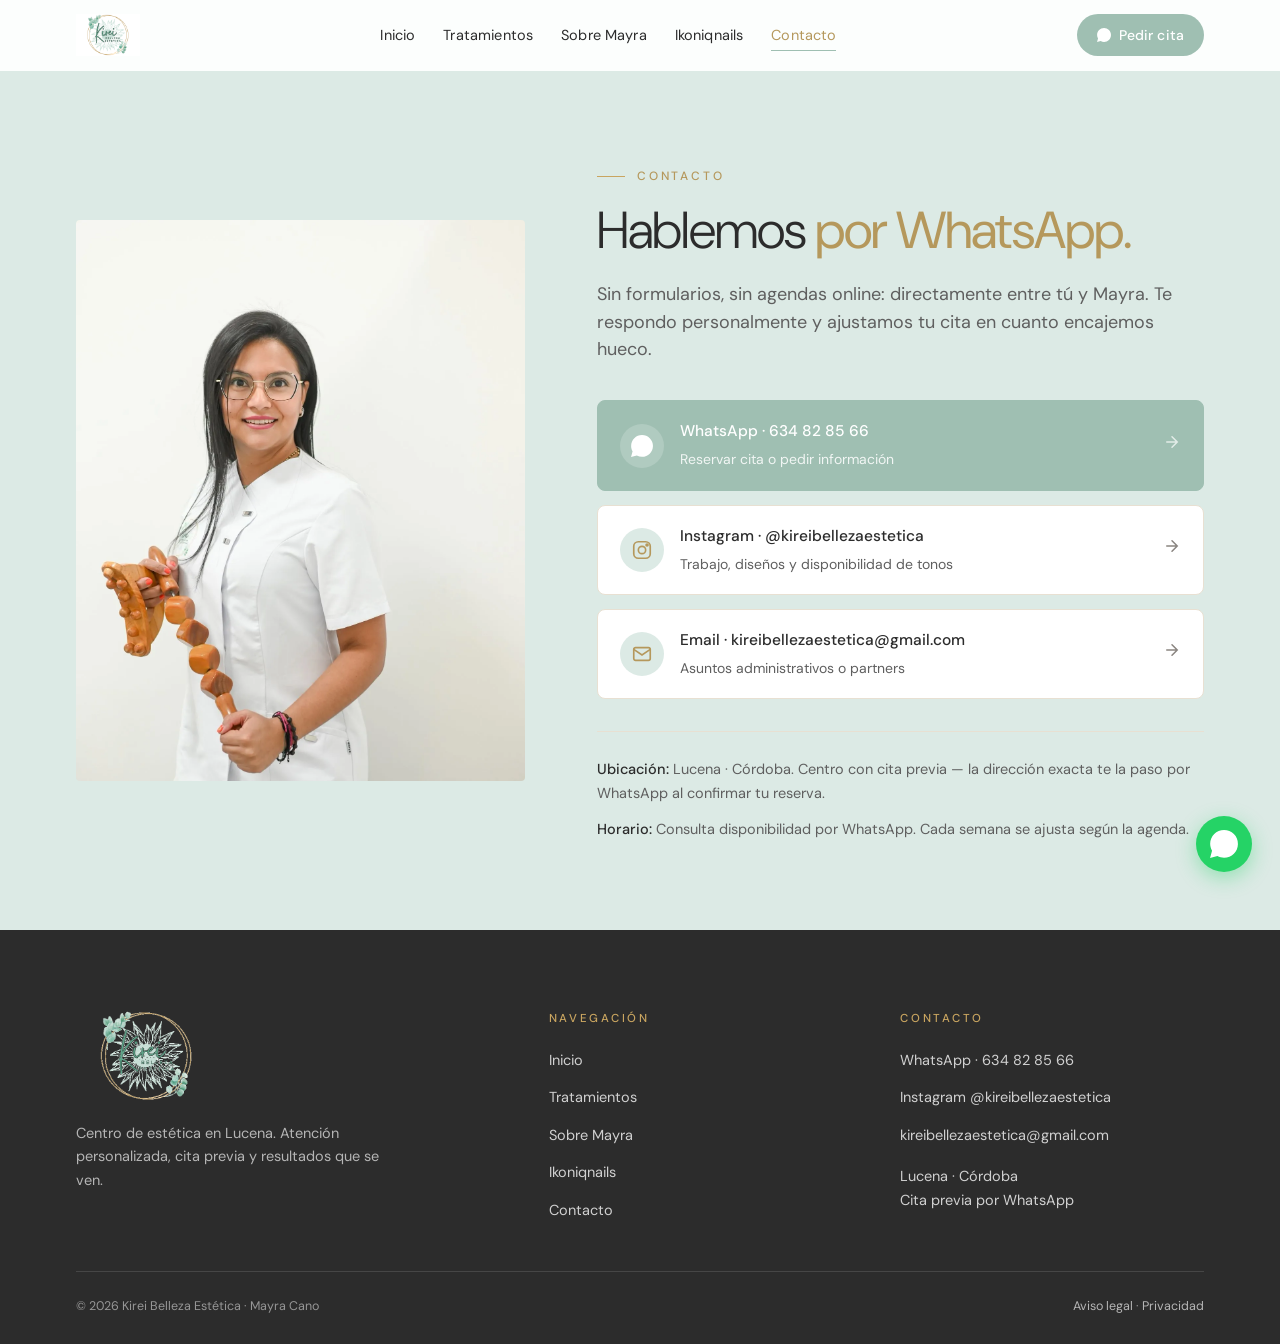
==== commit 5d15383c: "V13: Tier 1 SEO + serif Cormorant Garamond en H1 hero SEO Tier 1 (memory feedback_seo_pre_deploy_che" ====
--- a/contacto.html
+++ b/contacto.html
@@ -11,8 +11,22 @@
     <link rel="icon" type="image/png" href="assets/img/favicon.png">
     <link rel="preconnect" href="https://fonts.googleapis.com">
     <link rel="preconnect" href="https://fonts.gstatic.com" crossorigin>
-    <link href="https://fonts.googleapis.com/css2?family=DM+Sans:opsz,wght@9..40,300;9..40,400;9..40,500;9..40,600&display=swap" rel="stylesheet">
+    <link href="https://fonts.googleapis.com/css2?family=DM+Sans:opsz,wght@9..40,300;9..40,400;9..40,500;9..40,600&family=Cormorant+Garamond:wght@400;500;600&display=swap" rel="stylesheet">
     <link rel="stylesheet" href="assets/css/kirei.css">
+
+  <!-- Open Graph -->
+  <meta property="og:type" content="website">
+  <meta property="og:url" content="https://kireilucena.com/contacto.html">
+  <meta property="og:title" content="Contacto · Kirei Belleza Estética Lucena">
+  <meta property="og:description" content="Pide tu cita en Kirei Belleza Estética Lucena. WhatsApp directo. Lunes a sábado.">
+  <meta property="og:image" content="https://kireilucena.com/assets/img/mayra-chaqueta-01.jpg">
+  <meta property="og:locale" content="es_ES">
+  <meta property="og:site_name" content="Kirei Belleza Estética">
+  <!-- Twitter Card -->
+  <meta name="twitter:card" content="summary_large_image">
+  <meta name="twitter:title" content="Contacto · Kirei Belleza Estética Lucena">
+  <meta name="twitter:description" content="Pide tu cita en Kirei Belleza Estética Lucena. WhatsApp directo. Lunes a sábado.">
+  <meta name="twitter:image" content="https://kireilucena.com/assets/img/mayra-chaqueta-01.jpg">
 </head>
 <body>
 
--- a/assets/css/kirei.css
+++ b/assets/css/kirei.css
@@ -1,12 +1,12 @@
 /* ============================================================
    KIREI BELLEZA ESTÉTICA — Mayra Cano · Lucena
-   V3 · Centro consolidado profesional · paleta brief Mayra
-   DM Sans · blanco + azul agua + tierra · sage solo WhatsApp
+   V5 · Paleta verde sage protagonista + gradient blanco-beis
+   DM Sans · gradient body · sage en CTAs + acentos · azul solo Ikoniqnails
    ============================================================ */
 
 :root {
     --bg-base: #FFFFFF;
-    --bg-soft: #F5EFE6;
+    --bg-soft: #DCEAE5;
     --bg-water: #E8F0F3;
     --surface: #FFFFFF;
 
@@ -18,11 +18,13 @@
     --accent-water-dark: #5F95A6;
     --accent-water-soft: #D6E3E8;
 
-    --accent-sage: #A8B89A;
-    --accent-sage-dark: #8AA088;
-    --accent-sage-soft: #E0E7DC;
-
-    --accent-gold: #C9A96E;
+    /* Colores extraídos del logo Kirei (mandala + texto sage + anillo dorado) */
+    --accent-sage: #9FBFB2;
+    --accent-sage-dark: #7CA590;
+    --accent-sage-soft: #DCEAE5;
+
+    --accent-gold: #C9A560;
+    --accent-gold-dark: #B5985C;
     --accent-gold-soft: #E8D9B5;
 
     --hairline: #E8E0D2;
@@ -34,6 +36,7 @@
     --shadow-card: 0 1px 2px rgba(44,44,44,0.04), 0 8px 24px rgba(44,44,44,0.06);
     --shadow-hover: 0 4px 12px rgba(44,44,44,0.08), 0 16px 40px rgba(44,44,44,0.08);
 
+    --font-serif: 'Cormorant Garamond', Georgia, serif;
     --font-body: 'DM Sans', -apple-system, BlinkMacSystemFont, 'Segoe UI', Roboto, sans-serif;
 
     --gutter: clamp(20px, 5vw, 56px);
@@ -42,7 +45,7 @@
 }
 
 * { box-sizing: border-box; margin: 0; padding: 0; }
-*:focus-visible { outline: 2px solid var(--accent-water-dark); outline-offset: 3px; border-radius: 3px; }
+*:focus-visible { outline: 2px solid var(--accent-sage-dark); outline-offset: 3px; border-radius: 3px; }
 
 html { scroll-behavior: smooth; -webkit-text-size-adjust: 100%; text-size-adjust: 100%; }
 body {
@@ -50,7 +53,9 @@
     font-size: 16px;
     line-height: 1.6;
     color: var(--ink-primary);
-    background: var(--bg-base);
+    background: #DCEAE5;
+    background-attachment: fixed;
+    min-height: 100vh;
     font-weight: 400;
     -webkit-font-smoothing: antialiased;
     -moz-osx-font-smoothing: grayscale;
@@ -95,16 +100,16 @@
     padding: 6px 0; border-bottom: 1.5px solid transparent;
     transition: border-color .2s ease, color .2s ease;
 }
-.nav-links a:hover, .nav-links a.is-active { color: var(--accent-water-dark); border-bottom-color: var(--accent-water); }
+.nav-links a:hover, .nav-links a.is-active { color: var(--accent-gold-dark); border-bottom-color: var(--accent-sage); }
 
 .nav-cta {
     display: none; align-items: center; gap: 8px;
-    background: var(--accent-water); color: #FFF !important;
+    background: var(--accent-sage); color: #FFF !important;
     padding: 10px 20px; border-radius: 999px;
     font-size: 14px; font-weight: 500; letter-spacing: 0.01em;
     transition: background .2s ease, transform .15s ease;
 }
-.nav-cta:hover { background: var(--accent-water-dark); transform: translateY(-1px); }
+.nav-cta:hover { background: var(--accent-sage-dark); transform: translateY(-1px); }
 .nav-cta svg { fill: currentColor; }
 
 .nav-burger {
@@ -147,7 +152,7 @@
    HERO — Mayra brazos cruzados + texto centro
    ============================================================ */
 .hero {
-    background: var(--bg-base);
+    background: transparent;
     padding-bottom: clamp(56px, 9vw, 96px);
     border-bottom: 1px solid var(--hairline-soft);
 }
@@ -173,19 +178,20 @@
 }
 .hero-eyebrow {
     font-size: 12px; letter-spacing: 0.24em; text-transform: uppercase;
-    color: var(--accent-water-dark); margin-bottom: 22px; font-weight: 500;
+    color: var(--accent-gold-dark); margin-bottom: 22px; font-weight: 500;
     display: inline-flex; align-items: center; gap: 12px;
 }
 .hero-eyebrow::before {
     content: ""; width: 28px; height: 1px; background: var(--accent-gold);
 }
 .hero-text h1 {
-    font-size: clamp(34px, 6vw, 56px); line-height: 1.08;
+    font-family: var(--font-serif);
+    font-size: clamp(40px, 7vw, 68px); line-height: 1.05;
     letter-spacing: -0.015em; color: var(--ink-primary);
-    font-weight: 300;
+    font-weight: 400;
     margin-bottom: 22px;
 }
-.hero-text h1 strong { color: var(--accent-water-dark); font-weight: 400; }
+.hero-text h1 strong { color: var(--accent-gold-dark); font-weight: 400; }
 .hero-text p.lead {
     font-size: clamp(15.5px, 1.8vw, 17.5px); line-height: 1.55;
     color: var(--ink-secondary); margin-bottom: 32px;
@@ -228,11 +234,11 @@
 }
 .btn-secondary:hover { background: var(--ink-primary); color: var(--bg-base); }
 .btn-text {
-    color: var(--accent-water-dark); padding: 12px 0;
-    border-bottom: 1.5px solid var(--accent-water);
+    color: var(--accent-gold-dark); padding: 12px 0;
+    border-bottom: 1.5px solid var(--accent-sage);
     border-radius: 0; font-weight: 500;
 }
-.btn-text:hover { color: var(--accent-water-dark); border-bottom-color: var(--accent-water-dark); }
+.btn-text:hover { color: var(--accent-gold-dark); border-bottom-color: var(--accent-gold-dark); }
 
 @media (min-width: 880px) {
     .hero-inner {
@@ -248,7 +254,7 @@
    ============================================================ */
 .services {
     padding: clamp(64px, 10vw, 112px) 0;
-    background: var(--bg-base);
+    background: transparent;
 }
 .section-header {
     text-align: center; margin-bottom: clamp(40px, 6vw, 64px);
@@ -257,7 +263,7 @@
 }
 .section-eyebrow {
     font-size: 12px; letter-spacing: 0.24em; text-transform: uppercase;
-    color: var(--accent-water-dark); margin-bottom: 14px; font-weight: 500;
+    color: var(--accent-gold-dark); margin-bottom: 14px; font-weight: 500;
     display: inline-flex; align-items: center; gap: 12px;
 }
 .section-eyebrow::before, .section-eyebrow::after {
@@ -269,7 +275,7 @@
     font-weight: 300; letter-spacing: -0.01em;
     color: var(--ink-primary); margin-bottom: 14px;
 }
-.section-title strong { color: var(--accent-water-dark); font-weight: 400; }
+.section-title strong { color: var(--accent-gold-dark); font-weight: 400; }
 .section-sub {
     font-size: 16px; line-height: 1.6; color: var(--ink-secondary);
     max-width: 56ch; margin: 0 auto;
@@ -286,7 +292,7 @@
     display: flex; flex-direction: column;
     transition: transform .25s ease, box-shadow .25s ease, border-color .25s ease;
 }
-.service-card:hover { transform: translateY(-3px); box-shadow: var(--shadow-hover); border-color: var(--accent-water-soft); }
+.service-card:hover { transform: translateY(-3px); box-shadow: var(--shadow-hover); border-color: var(--accent-sage-soft); }
 .service-card-img { aspect-ratio: 4/3; background: var(--bg-soft); overflow: hidden; }
 .service-card-img img { width: 100%; height: 100%; object-fit: cover; transition: transform .6s ease; }
 .service-card:hover .service-card-img img { transform: scale(1.04); }
@@ -294,18 +300,18 @@
 .service-card-eyebrow { font-size: 11.5px; letter-spacing: 0.22em; text-transform: uppercase; color: var(--accent-gold); font-weight: 500; margin-bottom: 10px; }
 .service-card h3 {
     font-size: 22px; line-height: 1.2; font-weight: 400;
-    color: var(--accent-water-dark); margin-bottom: 12px;
+    color: var(--accent-gold-dark); margin-bottom: 12px;
     letter-spacing: -0.005em;
 }
 .service-card .promise { font-size: 15.5px; color: var(--ink-secondary); line-height: 1.55; margin-bottom: 22px; flex: 1; }
 .service-card-link {
     display: inline-flex; align-items: center; gap: 6px;
     font-size: 14px; font-weight: 500; color: var(--ink-primary);
-    border-bottom: 1.5px solid var(--accent-water); padding-bottom: 4px;
+    border-bottom: 1.5px solid var(--accent-sage); padding-bottom: 4px;
     align-self: flex-start;
     transition: color .2s ease, border-color .2s ease;
 }
-.service-card-link:hover { color: var(--accent-water-dark); border-color: var(--accent-water-dark); }
+.service-card-link:hover { color: var(--accent-gold-dark); border-color: var(--accent-gold-dark); }
 .service-card-link svg { width: 14px; height: 14px; transition: transform .25s ease; }
 .service-card:hover .service-card-link svg { transform: translateX(4px); }
 
@@ -328,7 +334,7 @@
 .why-item { text-align: center; }
 .why-icon {
     width: 64px; height: 64px; border-radius: 50%;
-    background: var(--bg-base); color: var(--accent-water-dark);
+    background: var(--bg-base); color: var(--accent-gold-dark);
     display: inline-flex; align-items: center; justify-content: center;
     margin-bottom: 18px;
     border: 1px solid var(--hairline);
@@ -348,7 +354,7 @@
    ============================================================ */
 .ikoniq-preview {
     padding: clamp(64px, 10vw, 112px) 0;
-    background: var(--bg-base);
+    background: transparent;
 }
 .ikoniq-preview .container { display: grid; grid-template-columns: 1fr; gap: clamp(36px, 5vw, 64px); align-items: center; }
 .ikoniq-preview-text { max-width: 540px; }
@@ -358,7 +364,7 @@
     font-weight: 300; letter-spacing: -0.01em;
     color: var(--ink-primary); margin-bottom: 18px;
 }
-.ikoniq-preview-text h2 strong { color: var(--accent-water-dark); font-weight: 400; }
+.ikoniq-preview-text h2 strong { color: var(--accent-gold-dark); font-weight: 400; }
 .ikoniq-preview-text p { font-size: 16px; line-height: 1.65; color: var(--ink-secondary); margin-bottom: 18px; max-width: 50ch; }
 .ikoniq-preview-text .cta-row { margin-top: 28px; display: flex; flex-wrap: wrap; gap: 14px; }
 .ikoniq-grid {
@@ -398,7 +404,7 @@
 }
 .footer-col ul { list-style: none; display: flex; flex-direction: column; gap: 12px; }
 .footer-col a { font-size: 14.5px; color: rgba(255,255,255,0.78); transition: color .2s ease; }
-.footer-col a:hover { color: var(--accent-water); }
+.footer-col a:hover { color: var(--accent-gold-dark); }
 .footer-col p, .footer-col address { font-style: normal; font-size: 14.5px; color: rgba(255,255,255,0.78); line-height: 1.65; }
 .footer-bottom {
     padding-top: 24px; border-top: 1px solid rgba(255,255,255,0.12);
@@ -406,7 +412,7 @@
     font-size: 12.5px; color: rgba(255,255,255,0.5);
 }
 .footer-bottom a { color: rgba(255,255,255,0.65); }
-.footer-bottom a:hover { color: var(--accent-water); }
+.footer-bottom a:hover { color: var(--accent-gold-dark); }
 @media (min-width: 720px) {
     .footer-cols { grid-template-columns: 1.4fr 1fr 1fr; gap: 48px; }
 }
@@ -445,24 +451,25 @@
 .page-hero {
     padding: clamp(48px, 7vw, 88px) 0 clamp(36px, 5vw, 56px);
     border-bottom: 1px solid var(--hairline);
-    background: var(--bg-base);
+    background: transparent;
     text-align: center;
 }
 .page-hero .container { max-width: 760px; }
 .page-hero .eyebrow {
     font-size: 12px; letter-spacing: 0.24em; text-transform: uppercase;
-    color: var(--accent-water-dark); display: inline-flex; gap: 12px; align-items: center;
+    color: var(--accent-gold-dark); display: inline-flex; gap: 12px; align-items: center;
     margin-bottom: 16px; font-weight: 500;
 }
 .page-hero .eyebrow::before, .page-hero .eyebrow::after {
     content: ""; width: 28px; height: 1px; background: var(--accent-gold);
 }
 .page-hero h1 {
+    font-family: var(--font-serif);
     font-size: clamp(34px, 5.5vw, 56px); line-height: 1.1;
     font-weight: 300; letter-spacing: -0.015em;
     color: var(--ink-primary); margin: 8px 0 16px;
 }
-.page-hero h1 strong { color: var(--accent-water-dark); font-weight: 400; }
+.page-hero h1 strong { color: var(--accent-gold-dark); font-weight: 400; }
 .page-hero p { font-size: clamp(15px, 1.8vw, 17px); color: var(--ink-secondary); max-width: 56ch; line-height: 1.65; margin: 0 auto; }
 
 /* ============================================================
@@ -470,7 +477,7 @@
    ============================================================ */
 .treatments {
     padding: clamp(48px, 7vw, 88px) 0;
-    background: var(--bg-base);
+    background: transparent;
 }
 .treatments-list {
     max-width: var(--max-w); margin: 0 auto;
@@ -494,9 +501,9 @@
     color: var(--ink-primary); margin-bottom: 14px;
     letter-spacing: -0.005em;
 }
-.treatment-card h2 strong { color: var(--accent-water-dark); font-weight: 500; }
+.treatment-card h2 strong { color: var(--accent-gold-dark); font-weight: 500; }
 .treatment-card .promise {
-    font-size: 17px; line-height: 1.55; color: var(--accent-water-dark);
+    font-size: 17px; line-height: 1.55; color: var(--accent-gold-dark);
     font-weight: 500; margin-bottom: 22px; max-width: 46ch;
 }
 .treatment-card p { font-size: 15.5px; line-height: 1.7; color: var(--ink-secondary); margin-bottom: 18px; max-width: 56ch; }
@@ -519,7 +526,7 @@
     font-size: 13.5px; color: var(--ink-soft);
 }
 .treatment-meta-item { display: flex; flex-direction: column; gap: 3px; }
-.treatment-meta dt { font-weight: 500; color: var(--accent-water-dark); letter-spacing: 0.04em; text-transform: uppercase; font-size: 11.5px; }
+.treatment-meta dt { font-weight: 500; color: var(--accent-gold-dark); letter-spacing: 0.04em; text-transform: uppercase; font-size: 11.5px; }
 .treatment-meta dd { font-size: 15px; color: var(--ink-primary); }
 @media (min-width: 880px) {
     .treatment-card { grid-template-columns: 1.05fr 1fr; align-items: center; }
@@ -534,7 +541,7 @@
    ============================================================ */
 .about {
     padding: clamp(48px, 7vw, 88px) 0 clamp(56px, 9vw, 100px);
-    background: var(--bg-base);
+    background: transparent;
 }
 .about-inner {
     max-width: var(--max-w); margin: 0 auto;
@@ -551,7 +558,7 @@
 .about-text { padding: 6px 0; }
 .about-text .eyebrow {
     font-size: 12px; letter-spacing: 0.24em; text-transform: uppercase;
-    color: var(--accent-water-dark); margin-bottom: 16px; font-weight: 500;
+    color: var(--accent-gold-dark); margin-bottom: 16px; font-weight: 500;
     display: inline-flex; gap: 12px; align-items: center;
 }
 .about-text .eyebrow::before { content: ""; width: 28px; height: 1px; background: var(--accent-gold); }
@@ -560,7 +567,7 @@
     font-weight: 300; letter-spacing: -0.015em;
     color: var(--ink-primary); margin-bottom: 24px;
 }
-.about-text h1 strong { color: var(--accent-water-dark); font-weight: 400; }
+.about-text h1 strong { color: var(--accent-gold-dark); font-weight: 400; }
 .about-text .lead {
     font-size: clamp(17px, 2vw, 19px); line-height: 1.55;
     color: var(--ink-primary); margin-bottom: 28px; font-weight: 400;
@@ -569,7 +576,7 @@
 .about-text p { font-size: 16px; line-height: 1.75; color: var(--ink-secondary); margin-bottom: 18px; max-width: 60ch; }
 .about-text .pull-quote {
     font-size: clamp(18px, 2.4vw, 22px); line-height: 1.5;
-    color: var(--accent-water-dark);
+    color: var(--accent-gold-dark);
     border-left: 2px solid var(--accent-gold);
     padding: 10px 0 10px 22px; margin: 32px 0;
     max-width: 52ch; font-weight: 400;
@@ -584,14 +591,14 @@
    ============================================================ */
 .products-intro {
     padding: clamp(48px, 8vw, 96px) 0;
-    background: var(--bg-base);
+    background: transparent;
 }
 .products-intro .container { display: grid; grid-template-columns: 1fr; gap: 32px; align-items: start; }
 .products-intro h2 {
     font-size: clamp(24px, 3.5vw, 34px); line-height: 1.2; font-weight: 400;
     color: var(--ink-primary); margin-bottom: 16px;
 }
-.products-intro h2 strong { color: var(--accent-water-dark); font-weight: 500; }
+.products-intro h2 strong { color: var(--accent-gold-dark); font-weight: 500; }
 .products-intro p { font-size: 16px; line-height: 1.7; color: var(--ink-secondary); margin-bottom: 18px; max-width: 60ch; }
 .products-intro .cta-row { margin-top: 22px; }
 @media (min-width: 880px) {
@@ -611,7 +618,7 @@
     font-size: clamp(24px, 3.5vw, 32px); font-weight: 400;
     color: var(--ink-primary); letter-spacing: -0.005em;
 }
-.products-gallery h2 strong { color: var(--accent-water-dark); font-weight: 500; }
+.products-gallery h2 strong { color: var(--accent-gold-dark); font-weight: 500; }
 .gallery-grid {
     display: grid; grid-template-columns: repeat(2, 1fr); gap: 14px;
     max-width: var(--max-w); margin: 0 auto; padding: 0 var(--gutter);
@@ -640,7 +647,7 @@
     font-size: clamp(26px, 4vw, 38px); line-height: 1.2; font-weight: 400;
     margin-bottom: 18px; color: #FFF;
 }
-.products-cta h2 strong { color: var(--accent-water); font-weight: 500; }
+.products-cta h2 strong { color: var(--accent-gold-dark); font-weight: 500; }
 .products-cta p { font-size: 16px; color: rgba(255,255,255,0.75); margin-bottom: 28px; max-width: 50ch; margin-left: auto; margin-right: auto; }
 .products-cta .btn-primary { background: var(--accent-sage); color: #FFF; }
 .products-cta .btn-primary:hover { background: var(--accent-sage-dark); }
@@ -655,7 +662,7 @@
    ============================================================ */
 .contact-main {
     padding: clamp(48px, 8vw, 88px) 0;
-    background: var(--bg-base);
+    background: transparent;
 }
 .contact-inner {
     max-width: var(--max-w); margin: 0 auto;
@@ -670,7 +677,7 @@
 .contact-photo img { width: 100%; height: 100%; object-fit: cover; object-position: center top; }
 .contact-text .eyebrow {
     font-size: 12px; letter-spacing: 0.24em; text-transform: uppercase;
-    color: var(--accent-water-dark); margin-bottom: 16px; font-weight: 500;
+    color: var(--accent-gold-dark); margin-bottom: 16px; font-weight: 500;
     display: inline-flex; gap: 12px; align-items: center;
 }
 .contact-text .eyebrow::before { content: ""; width: 28px; height: 1px; background: var(--accent-gold); }
@@ -679,7 +686,7 @@
     font-weight: 300; letter-spacing: -0.015em;
     color: var(--ink-primary); margin-bottom: 22px;
 }
-.contact-text h1 strong { color: var(--accent-water-dark); font-weight: 400; }
+.contact-text h1 strong { color: var(--accent-gold-dark); font-weight: 400; }
 .contact-text .lead {
     font-size: clamp(16px, 1.9vw, 18px); line-height: 1.55;
     color: var(--ink-secondary); margin-bottom: 36px;
@@ -696,14 +703,14 @@
     border-radius: 8px; background: var(--bg-base);
     transition: border-color .2s ease, transform .2s ease, box-shadow .2s ease;
 }
-.contact-channel:hover { border-color: var(--accent-water); transform: translateY(-2px); box-shadow: var(--shadow-card); }
+.contact-channel:hover { border-color: var(--accent-sage); transform: translateY(-2px); box-shadow: var(--shadow-card); }
 .contact-channel.primary {
     background: var(--accent-sage); border-color: var(--accent-sage); color: #FFF;
 }
-.contact-channel.primary:hover { background: var(--accent-sage-dark); border-color: var(--accent-sage-dark); }
+.contact-channel.primary:hover { background: var(--accent-sage-dark); border-color: var(--accent-gold-dark); }
 .contact-channel-icon {
     width: 44px; height: 44px; border-radius: 50%;
-    background: var(--accent-water-soft); color: var(--accent-water-dark);
+    background: var(--accent-sage-soft); color: var(--accent-gold-dark);
     display: flex; align-items: center; justify-content: center; flex-shrink: 0;
 }
 .contact-channel.primary .contact-channel-icon { background: rgba(255,255,255,0.18); color: #FFF; }
@@ -714,7 +721,7 @@
 .contact-channel-body span { font-size: 14px; color: var(--ink-secondary); }
 .contact-channel.primary .contact-channel-body span { color: rgba(255,255,255,0.85); }
 .contact-channel-arrow { color: var(--ink-soft); margin-left: 8px; transition: transform .2s ease, color .2s ease; }
-.contact-channel:hover .contact-channel-arrow { transform: translateX(4px); color: var(--accent-water-dark); }
+.contact-channel:hover .contact-channel-arrow { transform: translateX(4px); color: var(--accent-gold-dark); }
 .contact-channel.primary .contact-channel-arrow { color: rgba(255,255,255,0.7); }
 
 .contact-meta { padding-top: 26px; border-top: 1px solid var(--hairline); font-size: 14.5px; color: var(--ink-secondary); line-height: 1.65; }
